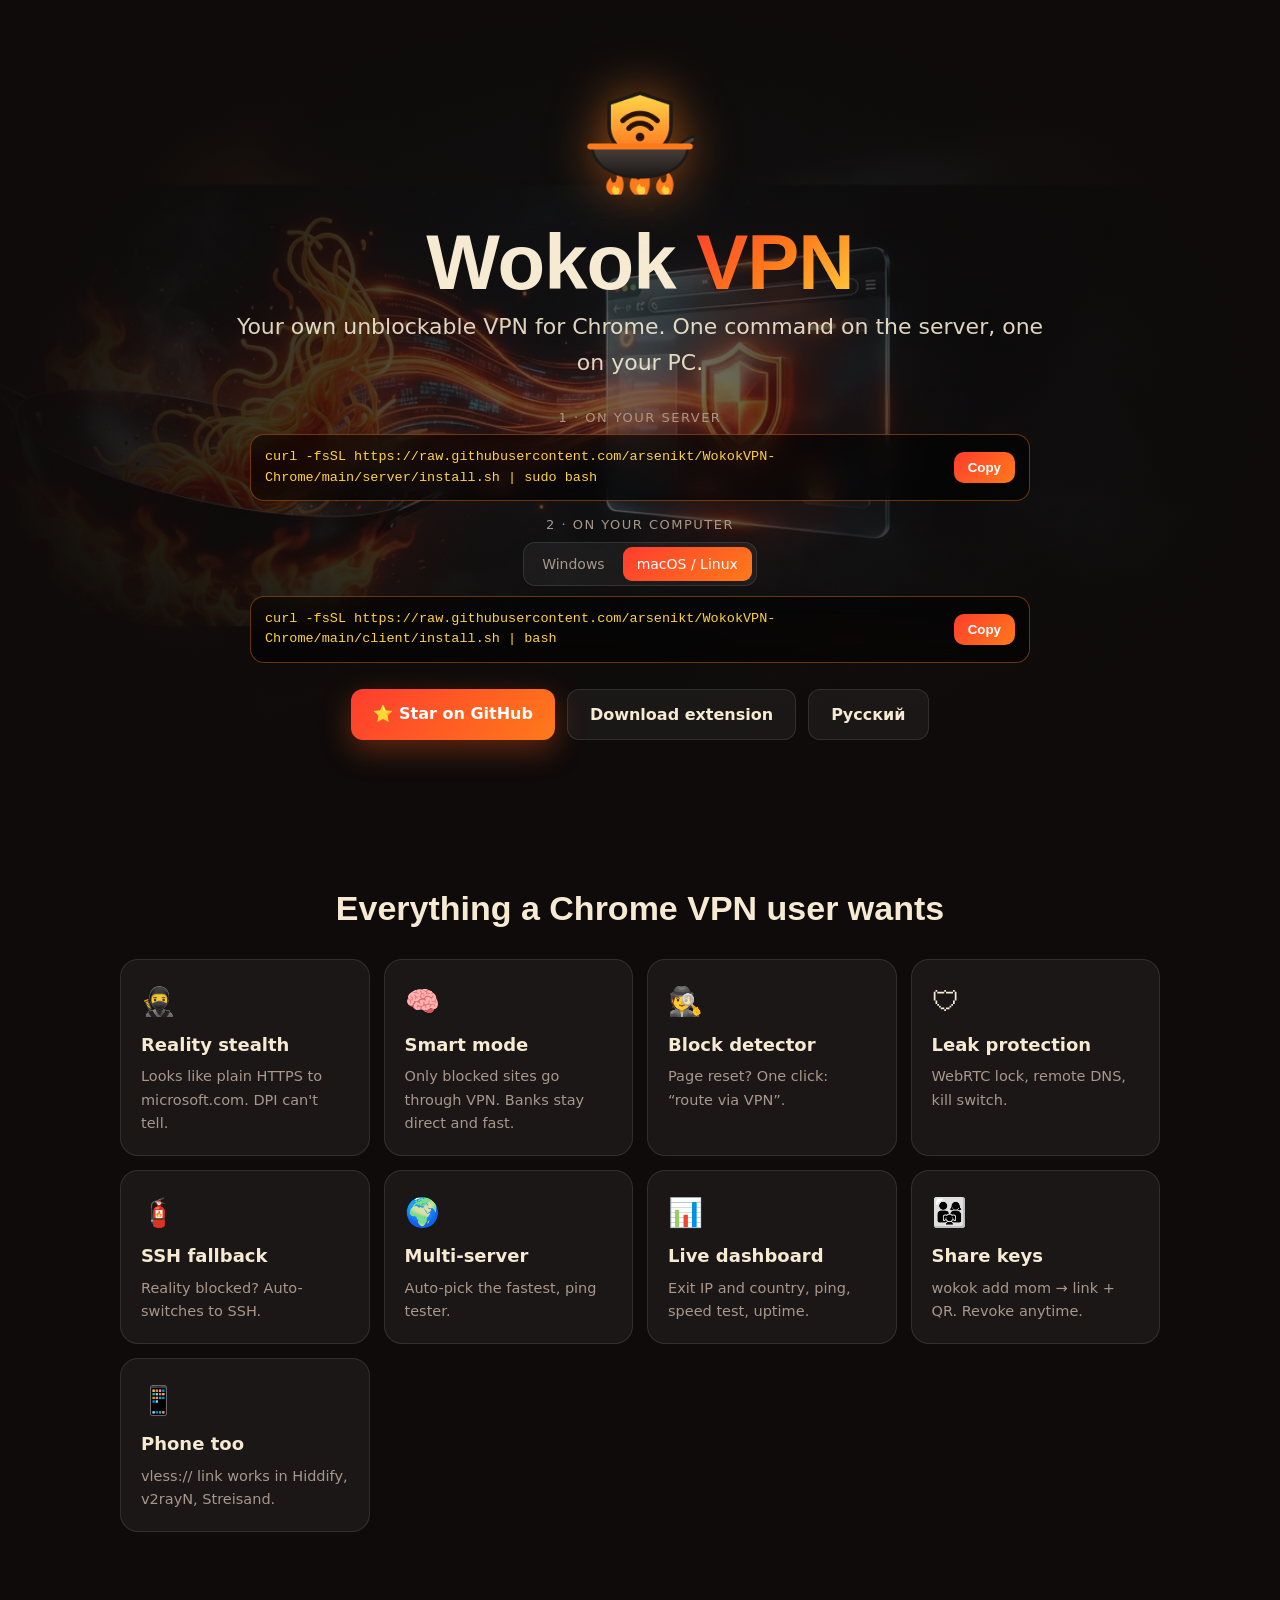
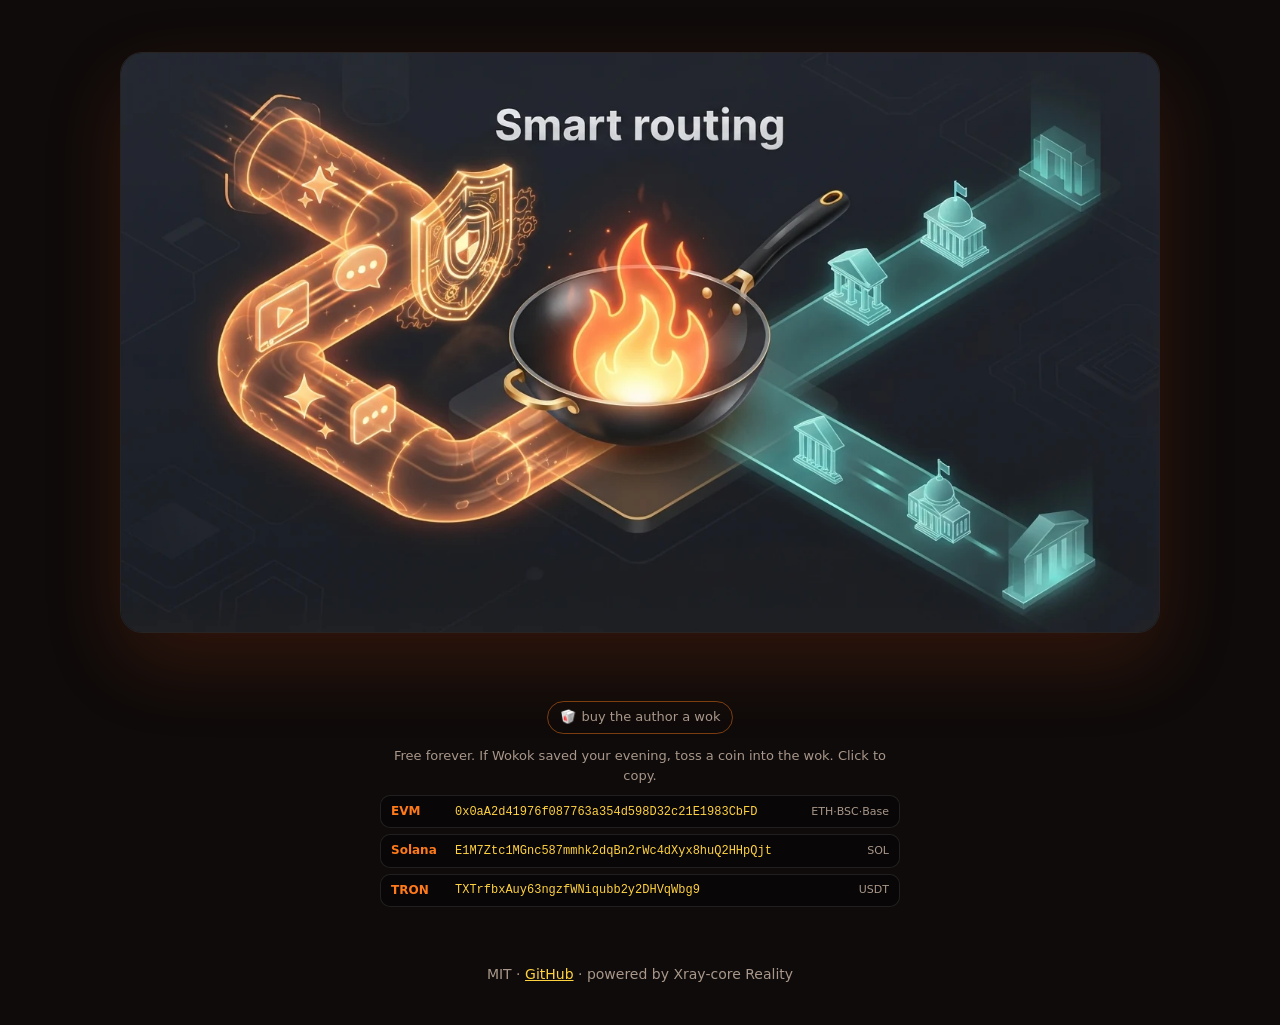
==== docs/index.html @ 292c13fc "New transparent, clearer icon (wok + shield) from SVG source Co-Authored-By: Claude Opus 5.5 <norepl" ====
<!doctype html>
<html lang="en">
<head>
<meta charset="utf-8">
<meta name="viewport" content="width=device-width,initial-scale=1">
<title>Wokok VPN — your own unblockable VPN for Chrome</title>
<meta name="description" content="VLESS Reality + SSH fallback, smart per-site routing, leak protection. One command on the server, one on your PC.">
<meta property="og:title" content="Wokok VPN — stir-fry your traffic">
<meta property="og:description" content="Your own unblockable VPN for Chrome. Open source.">
<meta property="og:image" content="https://arsenikt.github.io/WokokVPN-Chrome/img/banner.png">
<meta name="twitter:card" content="summary_large_image">
<link rel="icon" href="img/logo.png">
<style>
:root{--bg:#0e0b0a;--paper:#f6ead2;--fire:#ff7a1a;--chili:#ff3d2e;--gold:#ffd23f;--muted:#a8978a;--glass:rgba(255,255,255,.05);--line:rgba(255,255,255,.1)}
*{box-sizing:border-box}body{margin:0;background:var(--bg);color:var(--paper);font:16px/1.6 "Segoe UI",system-ui,-apple-system,sans-serif}
a{color:var(--gold)}
.hero{position:relative;min-height:92vh;display:grid;place-items:center;text-align:center;padding:40px 20px;overflow:hidden}
.hero:before{content:"";position:absolute;inset:0;background:url(img/banner.png) center/cover;opacity:.45;filter:saturate(1.2)}
.hero:after{content:"";position:absolute;inset:0;background:radial-gradient(60% 60% at 50% 50%,transparent,var(--bg) 85%),linear-gradient(transparent 60%,var(--bg))}
.hero>div{position:relative;z-index:1;max-width:820px}
.logo{width:110px;filter:drop-shadow(0 0 24px rgba(255,122,26,.55))}
h1{font:900 clamp(40px,7vw,78px)/1 "Segoe UI Black","Arial Black",sans-serif;margin:18px 0 8px;letter-spacing:-1px}
h1 span{background:linear-gradient(135deg,var(--chili),var(--fire),var(--gold));-webkit-background-clip:text;background-clip:text;color:transparent}
.sub{font-size:clamp(17px,2.2vw,22px);color:var(--paper);opacity:.9;margin:0 0 28px}
.tabs{display:inline-flex;gap:4px;padding:4px;border:1px solid var(--line);border-radius:12px;background:var(--glass);margin-bottom:10px}
.tabs button{border:0;background:none;color:var(--muted);padding:6px 14px;border-radius:9px;cursor:pointer;font:inherit;font-size:14px}
.tabs button.on{background:linear-gradient(135deg,var(--chili),var(--fire));color:#fff}
.cmd{display:flex;align-items:center;gap:10px;max-width:780px;margin:0 auto 10px;padding:12px 14px;border-radius:14px;background:rgba(0,0,0,.55);border:1px solid rgba(255,122,26,.4);backdrop-filter:blur(10px);text-align:left}
.cmd code{flex:1;min-width:0;font:13.5px/1.5 Consolas,monospace;color:var(--gold);white-space:normal;overflow-wrap:anywhere}
.cmd button{border:0;border-radius:10px;padding:8px 14px;font-weight:700;color:#fff;background:linear-gradient(135deg,var(--chili),var(--fire));cursor:pointer}
.step{font-size:13px;color:var(--muted);margin:14px 0 6px;text-transform:uppercase;letter-spacing:1.5px}
.btns{margin-top:26px;display:flex;gap:12px;justify-content:center;flex-wrap:wrap}
.btn{padding:12px 22px;border-radius:12px;text-decoration:none;font-weight:700;border:1px solid var(--line);background:var(--glass);color:var(--paper)}
.btn.main{background:linear-gradient(135deg,var(--chili),var(--fire));border:0;color:#fff;box-shadow:0 10px 30px rgba(255,90,30,.35)}
section{max-width:1080px;margin:0 auto;padding:60px 20px}
h2{font:800 34px/1.2 "Segoe UI",sans-serif;text-align:center;margin:0 0 30px}
.grid{display:grid;grid-template-columns:repeat(auto-fit,minmax(240px,1fr));gap:14px}
.card{padding:20px;border-radius:18px;background:var(--glass);border:1px solid var(--line)}
.card b{display:block;font-size:18px;margin:6px 0}.card p{margin:0;color:var(--muted);font-size:14.5px}
.card i{font-style:normal;font-size:28px}
.wide{width:100%;border-radius:22px;border:1px solid var(--line);box-shadow:0 30px 80px rgba(255,90,30,.15)}
footer{text-align:center;color:var(--muted);padding:40px 20px;font-size:14px}
.tip{max-width:560px;margin:0 auto;padding:0 20px 10px;text-align:center}
.tip .tipt{display:inline-flex;align-items:center;gap:6px;padding:5px 12px;border-radius:999px;border:1px solid var(--line);color:var(--muted);font-size:13px;opacity:.7;transition:opacity .2s}
.tip .tipt{opacity:1;border-color:rgba(255,122,26,.45)}
.tip p{color:var(--muted);font-size:13px;margin:12px 0 8px}
.addr{display:flex;align-items:center;gap:8px;margin:6px 0;padding:6px 10px;border-radius:10px;background:rgba(0,0,0,.4);border:1px solid var(--line);cursor:copy;text-align:left}
.addr b{min-width:56px;color:var(--fire);font-size:12px}.addr code{flex:1;min-width:0;font:12px Consolas,monospace;color:var(--gold);overflow-wrap:anywhere}
.addr span{font-size:11px;color:var(--muted);white-space:nowrap}
</style>
</head>
<body>
<div class="hero"><div>
  <img class="logo" src="img/logo.png" alt="">
  <h1>Wokok <span>VPN</span></h1>
  <p class="sub" data-en="Your own unblockable VPN for Chrome. One command on the server, one on your PC." data-ru="Свой неблокируемый VPN для Chrome. Одна команда на сервере, одна на ПК."></p>
  <div class="step" data-en="1 · on your server" data-ru="1 · на сервере"></div>
  <div class="cmd"><code>curl -fsSL https://raw.githubusercontent.com/arsenikt/WokokVPN-Chrome/main/server/install.sh | sudo bash</code><button>Copy</button></div>
  <div class="step" data-en="2 · on your computer" data-ru="2 · на компьютере"></div>
  <div class="tabs"><button class="on" data-os="win">Windows</button><button data-os="nix">macOS / Linux</button></div>
  <div class="cmd"><code id="client"></code><button>Copy</button></div>
  <div class="btns">
    <a class="btn main" href="https://github.com/arsenikt/WokokVPN-Chrome" data-en="⭐ Star on GitHub" data-ru="⭐ Звезда на GitHub"></a>
    <a class="btn" href="https://github.com/arsenikt/WokokVPN-Chrome/releases/latest" data-en="Download extension" data-ru="Скачать расширение"></a>
    <a class="btn" href="#" id="lang">Русский</a>
  </div>
</div></div>

<section>
  <h2 data-en="Everything a Chrome VPN user wants" data-ru="Всё, что нужно тем, кто сидит через VPN в Chrome"></h2>
  <div class="grid" id="features"></div>
</section>
<section><img class="wide" src="img/smart-routing.png" alt="Smart routing"></section>
<div class="tip" id="wok">
  <div class="tipt">🥡 <span data-en="buy the author a wok" data-ru="на покупку вока"></span></div>
  <p data-en="Free forever. If Wokok saved your evening, toss a coin into the wok. Click to copy." data-ru="Бесплатно навсегда. Если Wokok выручил, киньте монетку в вок. Нажмите, чтобы скопировать."></p>
  <div class="addr"><b>EVM</b><code>0x0aA2d41976f087763a354d598D32c21E1983CbFD</code><span>ETH·BSC·Base</span></div>
  <div class="addr"><b>Solana</b><code>E1M7Ztc1MGnc587mmhk2dqBn2rWc4dXyx8huQ2HHpQjt</code><span>SOL</span></div>
  <div class="addr"><b>TRON</b><code>TXTrfbxAuy63ngzfWNiqubb2y2DHVqWbg9</code><span>USDT</span></div>
</div>
<footer>MIT · <a href="https://github.com/arsenikt/WokokVPN-Chrome">GitHub</a> · powered by Xray-core Reality</footer>

<script>
const F=[["🥷","Reality stealth","Reality-маскировка","Looks like plain HTTPS to microsoft.com. DPI can't tell.","Выглядит как обычный HTTPS к microsoft.com, DPI не отличит."],
["🧠","Smart mode","Умный режим","Only blocked sites go through VPN. Banks stay direct and fast.","Через VPN только заблокированное, банки работают напрямую и быстро."],
["🕵️","Block detector","Детектор блокировок","Page reset? One click: “route via VPN”.","Сайт отвалился? Один клик: «открыть через VPN»."],
["🛡","Leak protection","Без утечек","WebRTC lock, remote DNS, kill switch.","Блок WebRTC, удалённый DNS, kill switch."],
["🧯","SSH fallback","Запасной SSH","Reality blocked? Auto-switches to SSH.","Reality заблокировали? Сам переключится на SSH."],
["🌍","Multi-server","Много серверов","Auto-pick the fastest, ping tester.","Автовыбор самого быстрого, пинг-тест."],
["📊","Live dashboard","Дашборд","Exit IP and country, ping, speed test, uptime.","IP и страна, пинг, тест скорости, аптайм."],
["👨‍👩‍👧","Share keys","Ключи для близких","wokok add mom → link + QR. Revoke anytime.","wokok add mama → ссылка + QR. Отзыв в любой момент."],
["📱","Phone too","И на телефоне","vless:// link works in Hiddify, v2rayN, Streisand.","Ссылка vless:// работает в Hiddify, v2rayN, Streisand."]];
const CL={win:"irm https://raw.githubusercontent.com/arsenikt/WokokVPN-Chrome/main/client/install.ps1 | iex",nix:"curl -fsSL https://raw.githubusercontent.com/arsenikt/WokokVPN-Chrome/main/client/install.sh | bash"};
let L=navigator.language.startsWith("ru")?"ru":"en",os=navigator.platform.startsWith("Win")?"win":"nix";
function render(){document.documentElement.lang=L;document.querySelectorAll("[data-en]").forEach(e=>e.textContent=e.dataset[L]);
document.getElementById("lang").textContent=L==="ru"?"English":"Русский";
document.getElementById("features").innerHTML=F.map(f=>`<div class="card"><i>${f[0]}</i><b>${L==="ru"?f[2]:f[1]}</b><p>${L==="ru"?f[4]:f[3]}</p></div>`).join("");
document.getElementById("client").textContent=CL[os];document.querySelectorAll(".tabs button").forEach(b=>b.classList.toggle("on",b.dataset.os===os));}
document.getElementById("lang").onclick=e=>{e.preventDefault();L=L==="ru"?"en":"ru";render()};
document.querySelector(".tabs").onclick=e=>{if(e.target.dataset.os){os=e.target.dataset.os;render()}};
document.querySelectorAll(".cmd button").forEach(b=>b.onclick=()=>{navigator.clipboard.writeText(b.previousElementSibling.textContent);b.textContent="✔";setTimeout(()=>b.textContent="Copy",1400)});
document.querySelectorAll(".addr").forEach(a=>a.onclick=()=>{navigator.clipboard.writeText(a.querySelector("code").textContent);const s=a.querySelector("span"),t=s.textContent;s.textContent="✔ copied";setTimeout(()=>s.textContent=t,1400)});
render();
</script>
</body>
</html>
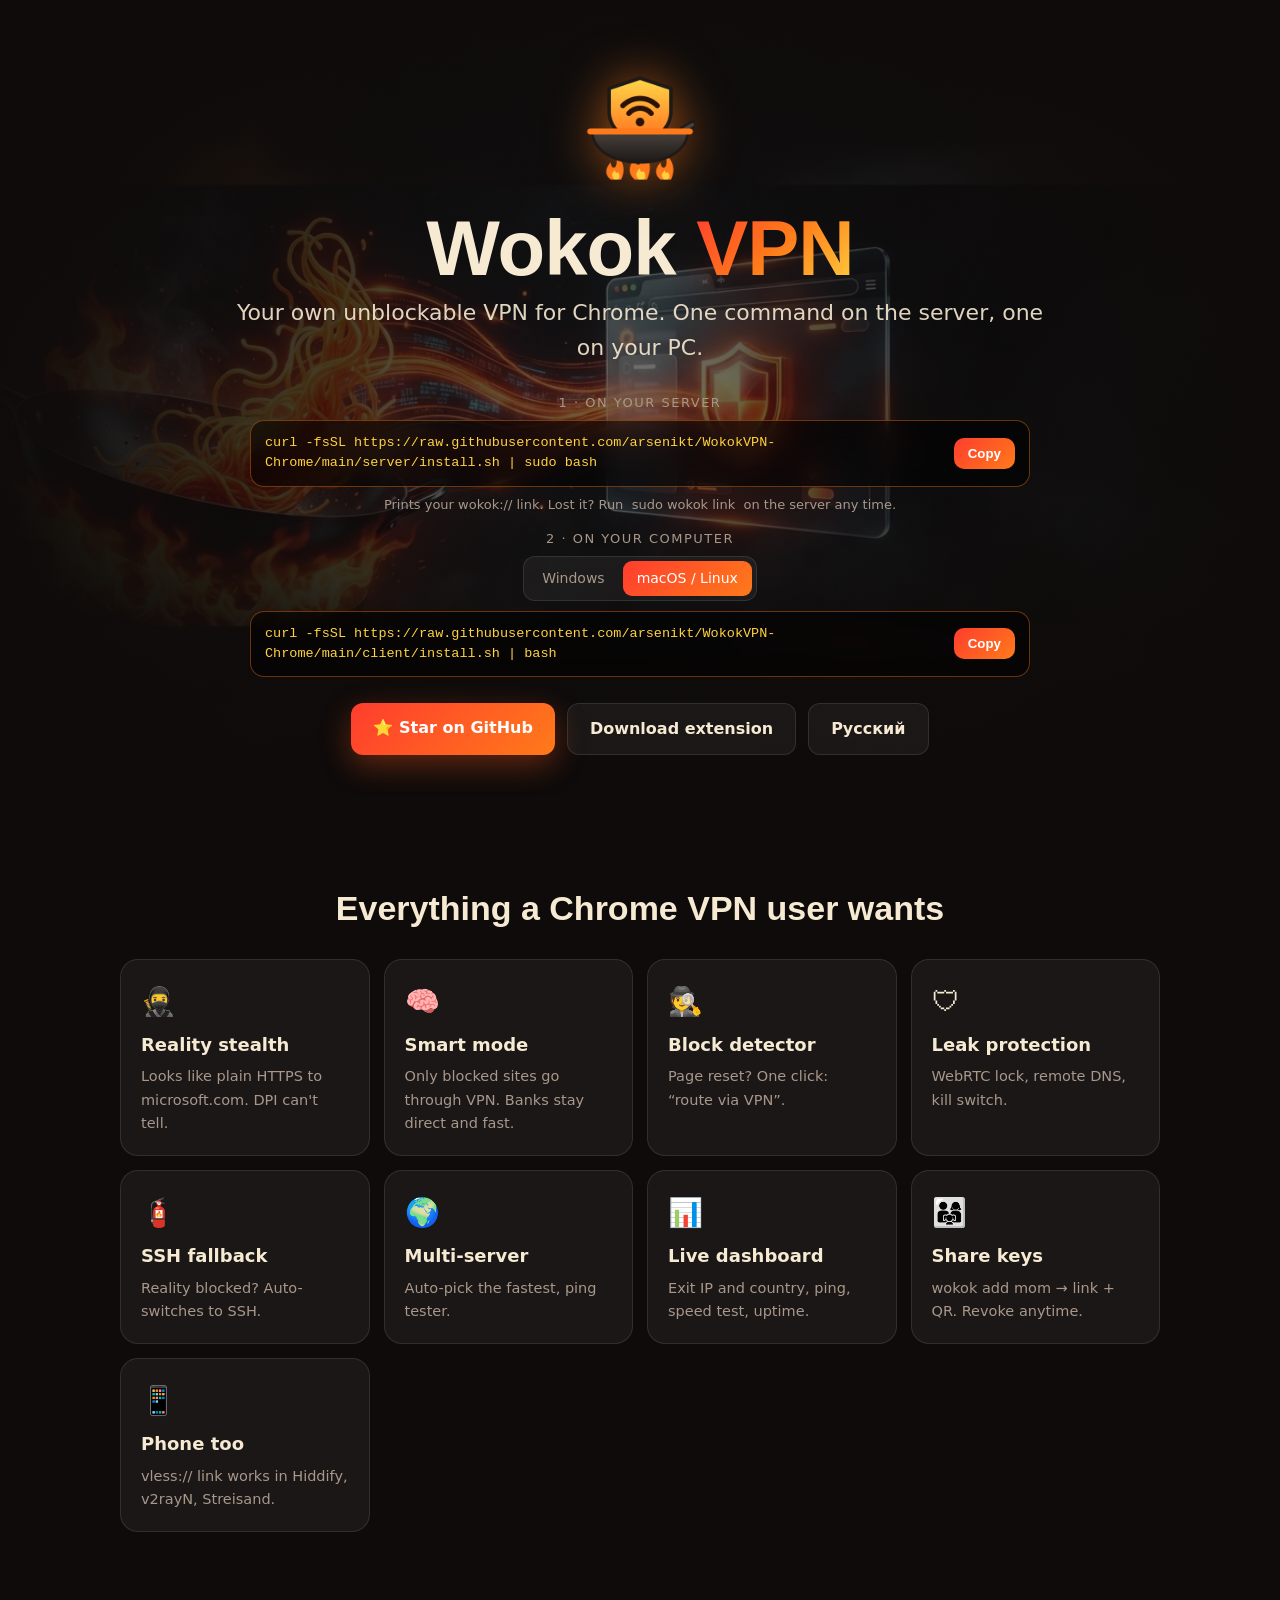
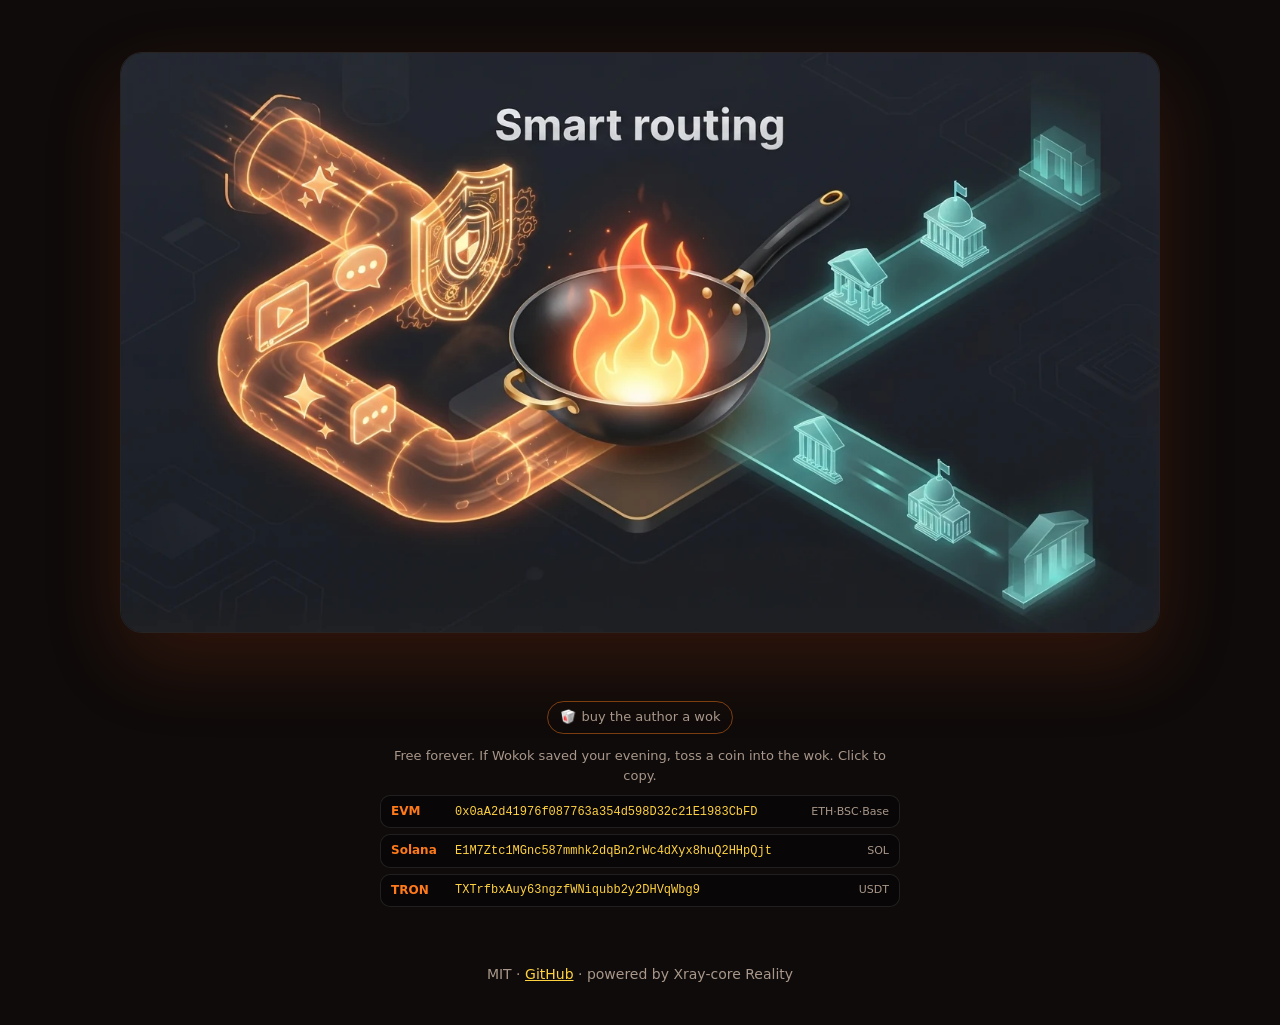
==== commit cf77cf36: "v2.1.3: never lose the link, no silent installer exits Co-Authored-By: Claude Opus 5.5 <noreply@anth" ====
--- a/docs/index.html
+++ b/docs/index.html
@@ -28,6 +28,7 @@
 .cmd{display:flex;align-items:center;gap:10px;max-width:780px;margin:0 auto 10px;padding:12px 14px;border-radius:14px;background:rgba(0,0,0,.55);border:1px solid rgba(255,122,26,.4);backdrop-filter:blur(10px);text-align:left}
 .cmd code{flex:1;min-width:0;font:13.5px/1.5 Consolas,monospace;color:var(--gold);white-space:normal;overflow-wrap:anywhere}
 .cmd button{border:0;border-radius:10px;padding:8px 14px;font-weight:700;color:#fff;background:linear-gradient(135deg,var(--chili),var(--fire));cursor:pointer}
+.hint2{font-size:13px;color:var(--muted);margin:-2px 0 6px;white-space:pre-wrap}
 .step{font-size:13px;color:var(--muted);margin:14px 0 6px;text-transform:uppercase;letter-spacing:1.5px}
 .btns{margin-top:26px;display:flex;gap:12px;justify-content:center;flex-wrap:wrap}
 .btn{padding:12px 22px;border-radius:12px;text-decoration:none;font-weight:700;border:1px solid var(--line);background:var(--glass);color:var(--paper)}
@@ -56,6 +57,7 @@
   <p class="sub" data-en="Your own unblockable VPN for Chrome. One command on the server, one on your PC." data-ru="Свой неблокируемый VPN для Chrome. Одна команда на сервере, одна на ПК."></p>
   <div class="step" data-en="1 · on your server" data-ru="1 · на сервере"></div>
   <div class="cmd"><code>curl -fsSL https://raw.githubusercontent.com/arsenikt/WokokVPN-Chrome/main/server/install.sh | sudo bash</code><button>Copy</button></div>
+  <div class="hint2" data-en="Prints your wokok:// link. Lost it? Run  sudo wokok link  on the server any time." data-ru="Выдаст ссылку wokok://. Потеряли? На сервере в любой момент:  sudo wokok link"></div>
   <div class="step" data-en="2 · on your computer" data-ru="2 · на компьютере"></div>
   <div class="tabs"><button class="on" data-os="win">Windows</button><button data-os="nix">macOS / Linux</button></div>
   <div class="cmd"><code id="client"></code><button>Copy</button></div>
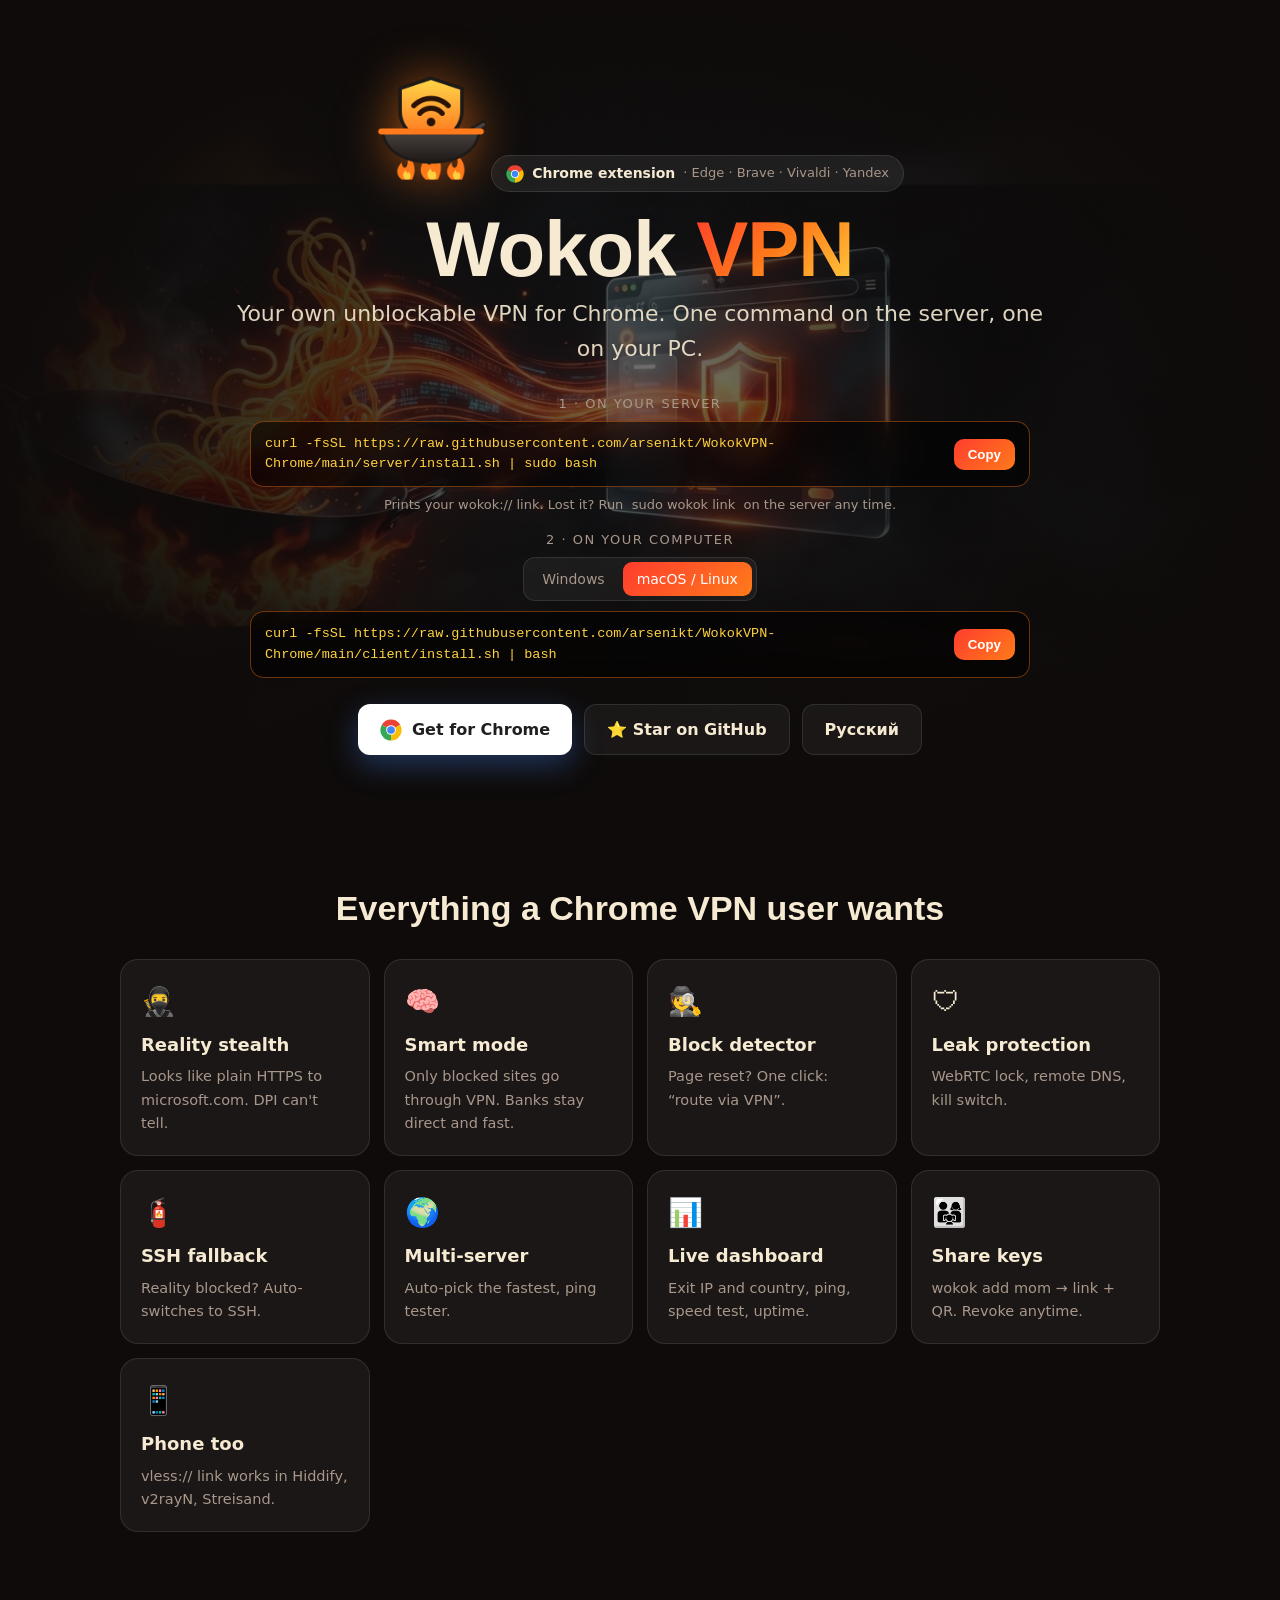
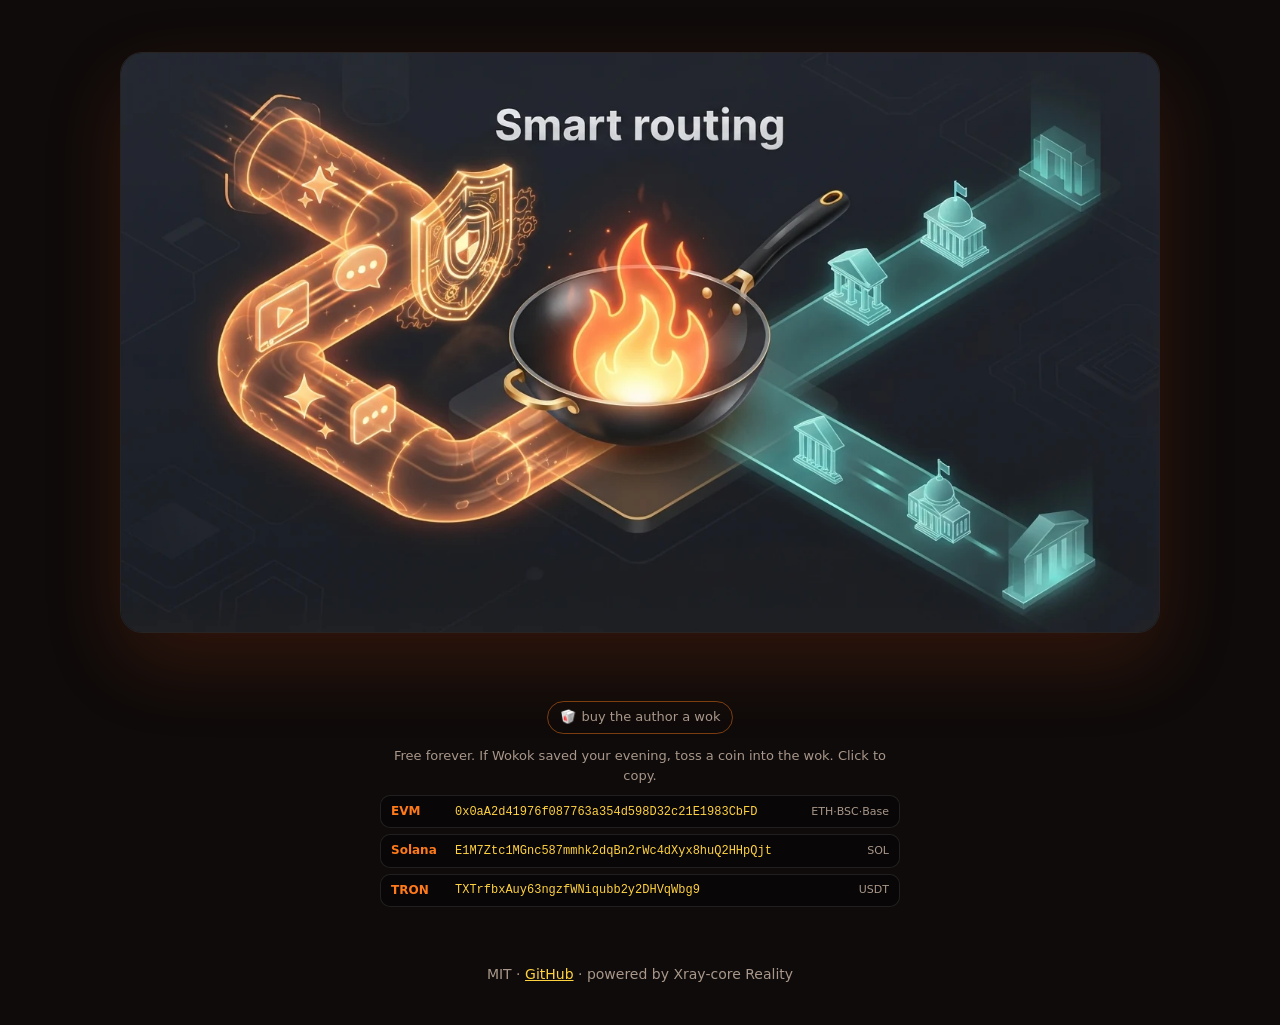
==== commit 1542ffc9: "Docs/site: prominent Chrome extension badges, Chrome logo, fix anchor Co-Authored-By: Claude Sonnet " ====
--- a/docs/index.html
+++ b/docs/index.html
@@ -29,6 +29,10 @@
 .cmd code{flex:1;min-width:0;font:13.5px/1.5 Consolas,monospace;color:var(--gold);white-space:normal;overflow-wrap:anywhere}
 .cmd button{border:0;border-radius:10px;padding:8px 14px;font-weight:700;color:#fff;background:linear-gradient(135deg,var(--chili),var(--fire));cursor:pointer}
 .hint2{font-size:13px;color:var(--muted);margin:-2px 0 6px;white-space:pre-wrap}
+.cpill{display:inline-flex;align-items:center;gap:8px;margin:14px 0 0;padding:6px 14px;border-radius:999px;background:rgba(255,255,255,.07);border:1px solid var(--line);backdrop-filter:blur(8px);font-size:14px;font-weight:600}
+.cpill i{font-style:normal;font-weight:400;color:var(--muted);font-size:13px}
+.btn.chrome{display:inline-flex;align-items:center;gap:10px;background:#fff;color:#1f1f1f;border:0;box-shadow:0 10px 30px rgba(66,133,244,.35)}
+.btn.chrome:hover{filter:brightness(.95)}
 .step{font-size:13px;color:var(--muted);margin:14px 0 6px;text-transform:uppercase;letter-spacing:1.5px}
 .btns{margin-top:26px;display:flex;gap:12px;justify-content:center;flex-wrap:wrap}
 .btn{padding:12px 22px;border-radius:12px;text-decoration:none;font-weight:700;border:1px solid var(--line);background:var(--glass);color:var(--paper)}
@@ -53,6 +57,7 @@
 <body>
 <div class="hero"><div>
   <img class="logo" src="img/logo.png" alt="">
+  <div class="cpill"><img src="img/chrome.svg" alt="" width="18" height="18"><span data-en="Chrome extension" data-ru="Расширение для Chrome"></span><i>· Edge · Brave · Vivaldi · Yandex</i></div>
   <h1>Wokok <span>VPN</span></h1>
   <p class="sub" data-en="Your own unblockable VPN for Chrome. One command on the server, one on your PC." data-ru="Свой неблокируемый VPN для Chrome. Одна команда на сервере, одна на ПК."></p>
   <div class="step" data-en="1 · on your server" data-ru="1 · на сервере"></div>
@@ -62,8 +67,8 @@
   <div class="tabs"><button class="on" data-os="win">Windows</button><button data-os="nix">macOS / Linux</button></div>
   <div class="cmd"><code id="client"></code><button>Copy</button></div>
   <div class="btns">
-    <a class="btn main" href="https://github.com/arsenikt/WokokVPN-Chrome" data-en="⭐ Star on GitHub" data-ru="⭐ Звезда на GitHub"></a>
-    <a class="btn" href="https://github.com/arsenikt/WokokVPN-Chrome/releases/latest" data-en="Download extension" data-ru="Скачать расширение"></a>
+    <a class="btn chrome" href="https://github.com/arsenikt/WokokVPN-Chrome/releases/latest"><img src="img/chrome.svg" alt="" width="22" height="22"><span data-en="Get for Chrome" data-ru="Установить в Chrome"></span></a>
+    <a class="btn" href="https://github.com/arsenikt/WokokVPN-Chrome" data-en="⭐ Star on GitHub" data-ru="⭐ Звезда на GitHub"></a>
     <a class="btn" href="#" id="lang">Русский</a>
   </div>
 </div></div>
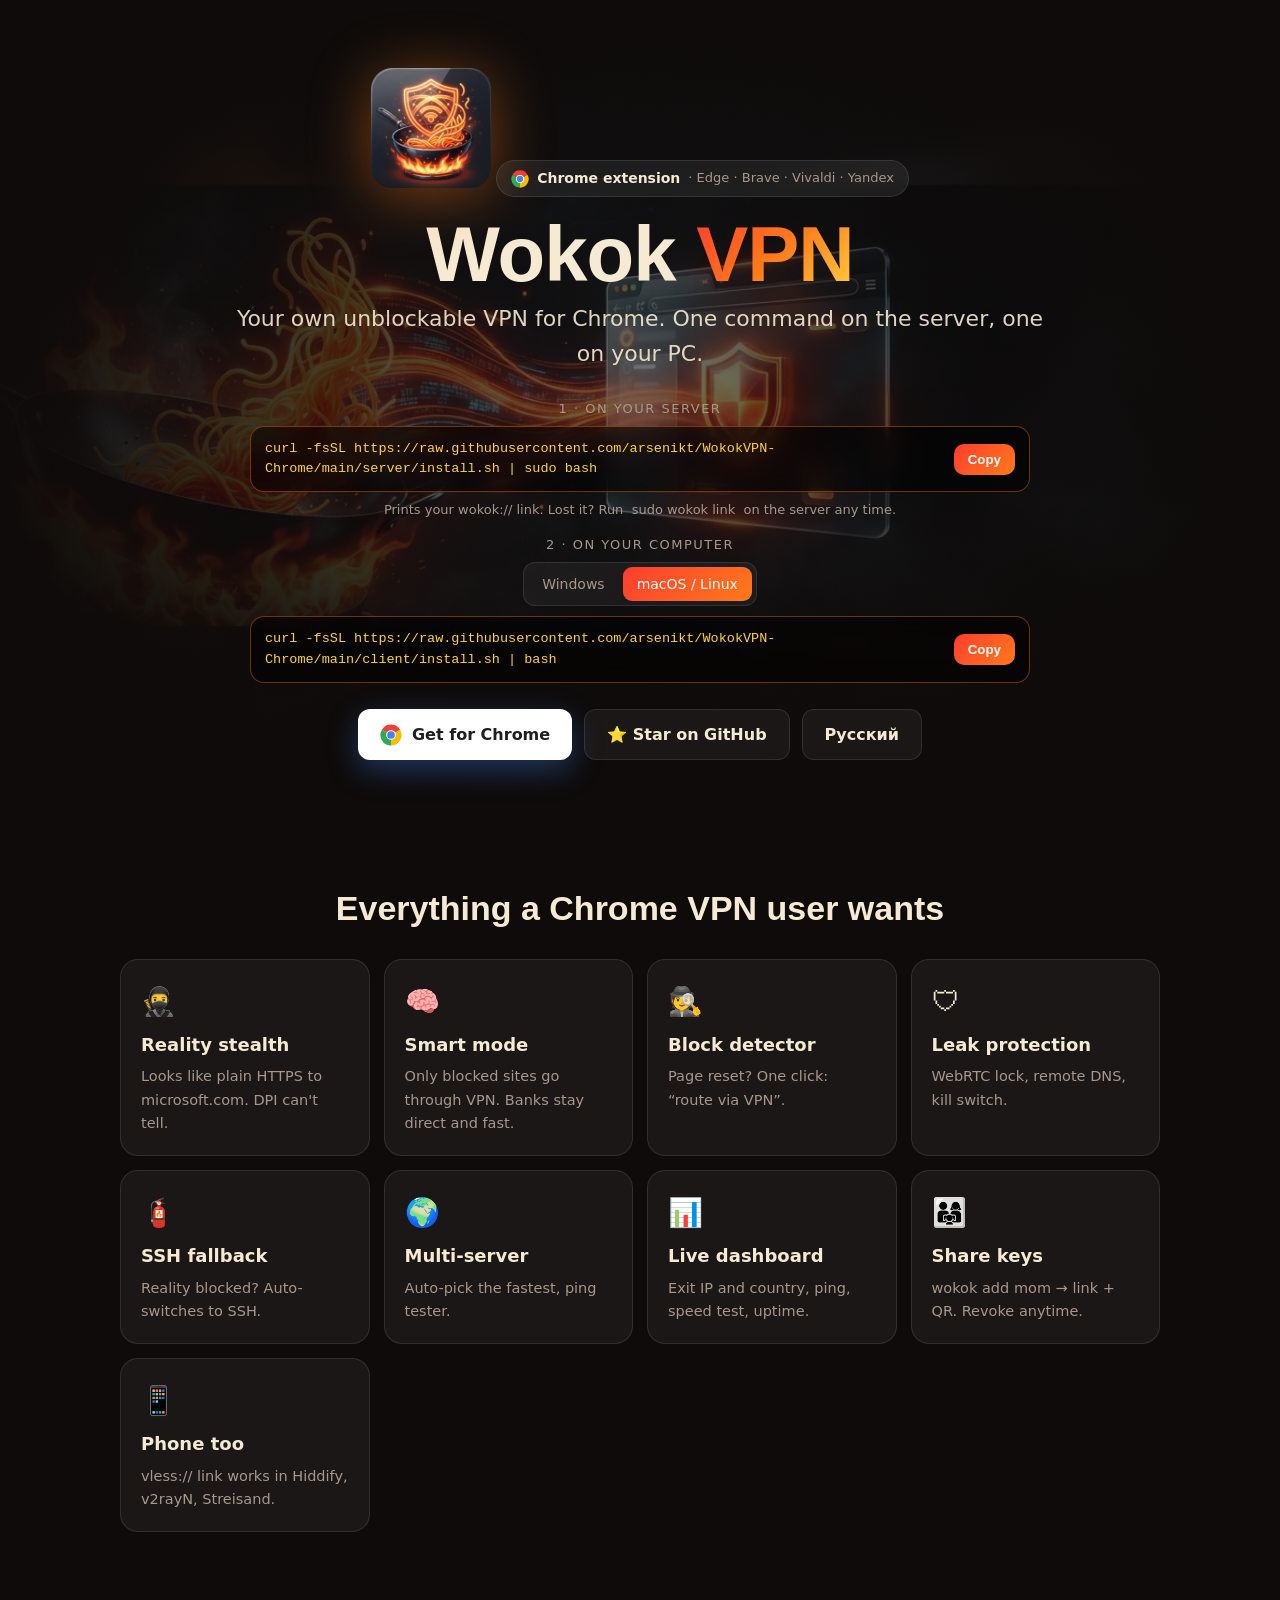
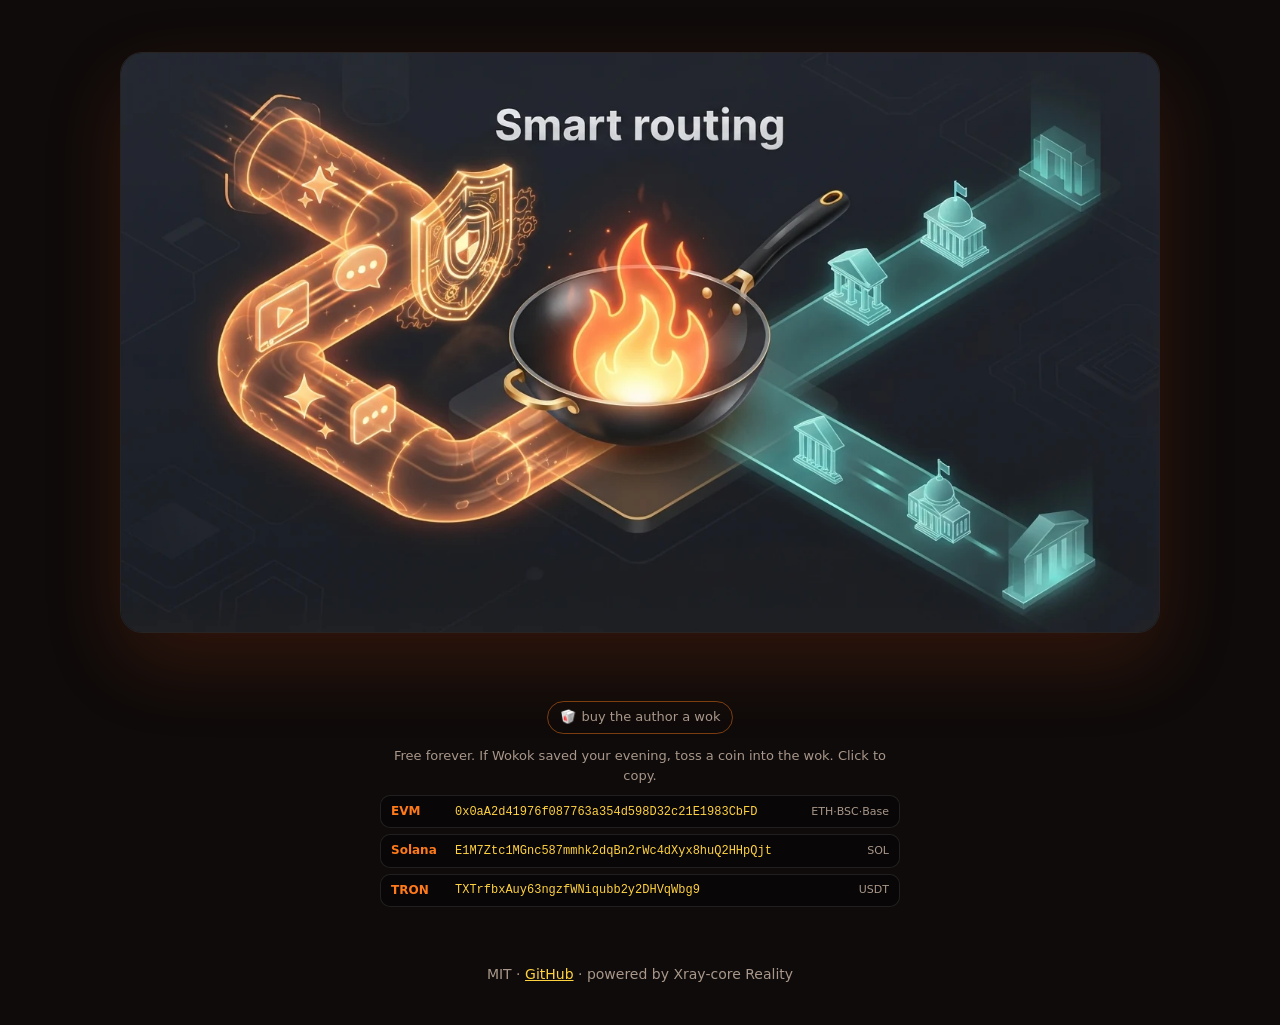
==== commit 00ba2ae0: "Use the 3D glass icon (transparent cutout) everywhere; icon replaces README banner Co-Authored-By: C" ====
--- a/docs/index.html
+++ b/docs/index.html
@@ -18,7 +18,7 @@
 .hero:before{content:"";position:absolute;inset:0;background:url(img/banner.png) center/cover;opacity:.45;filter:saturate(1.2)}
 .hero:after{content:"";position:absolute;inset:0;background:radial-gradient(60% 60% at 50% 50%,transparent,var(--bg) 85%),linear-gradient(transparent 60%,var(--bg))}
 .hero>div{position:relative;z-index:1;max-width:820px}
-.logo{width:110px;filter:drop-shadow(0 0 24px rgba(255,122,26,.55))}
+.logo{width:120px;filter:drop-shadow(0 8px 30px rgba(255,122,26,.45))}
 h1{font:900 clamp(40px,7vw,78px)/1 "Segoe UI Black","Arial Black",sans-serif;margin:18px 0 8px;letter-spacing:-1px}
 h1 span{background:linear-gradient(135deg,var(--chili),var(--fire),var(--gold));-webkit-background-clip:text;background-clip:text;color:transparent}
 .sub{font-size:clamp(17px,2.2vw,22px);color:var(--paper);opacity:.9;margin:0 0 28px}
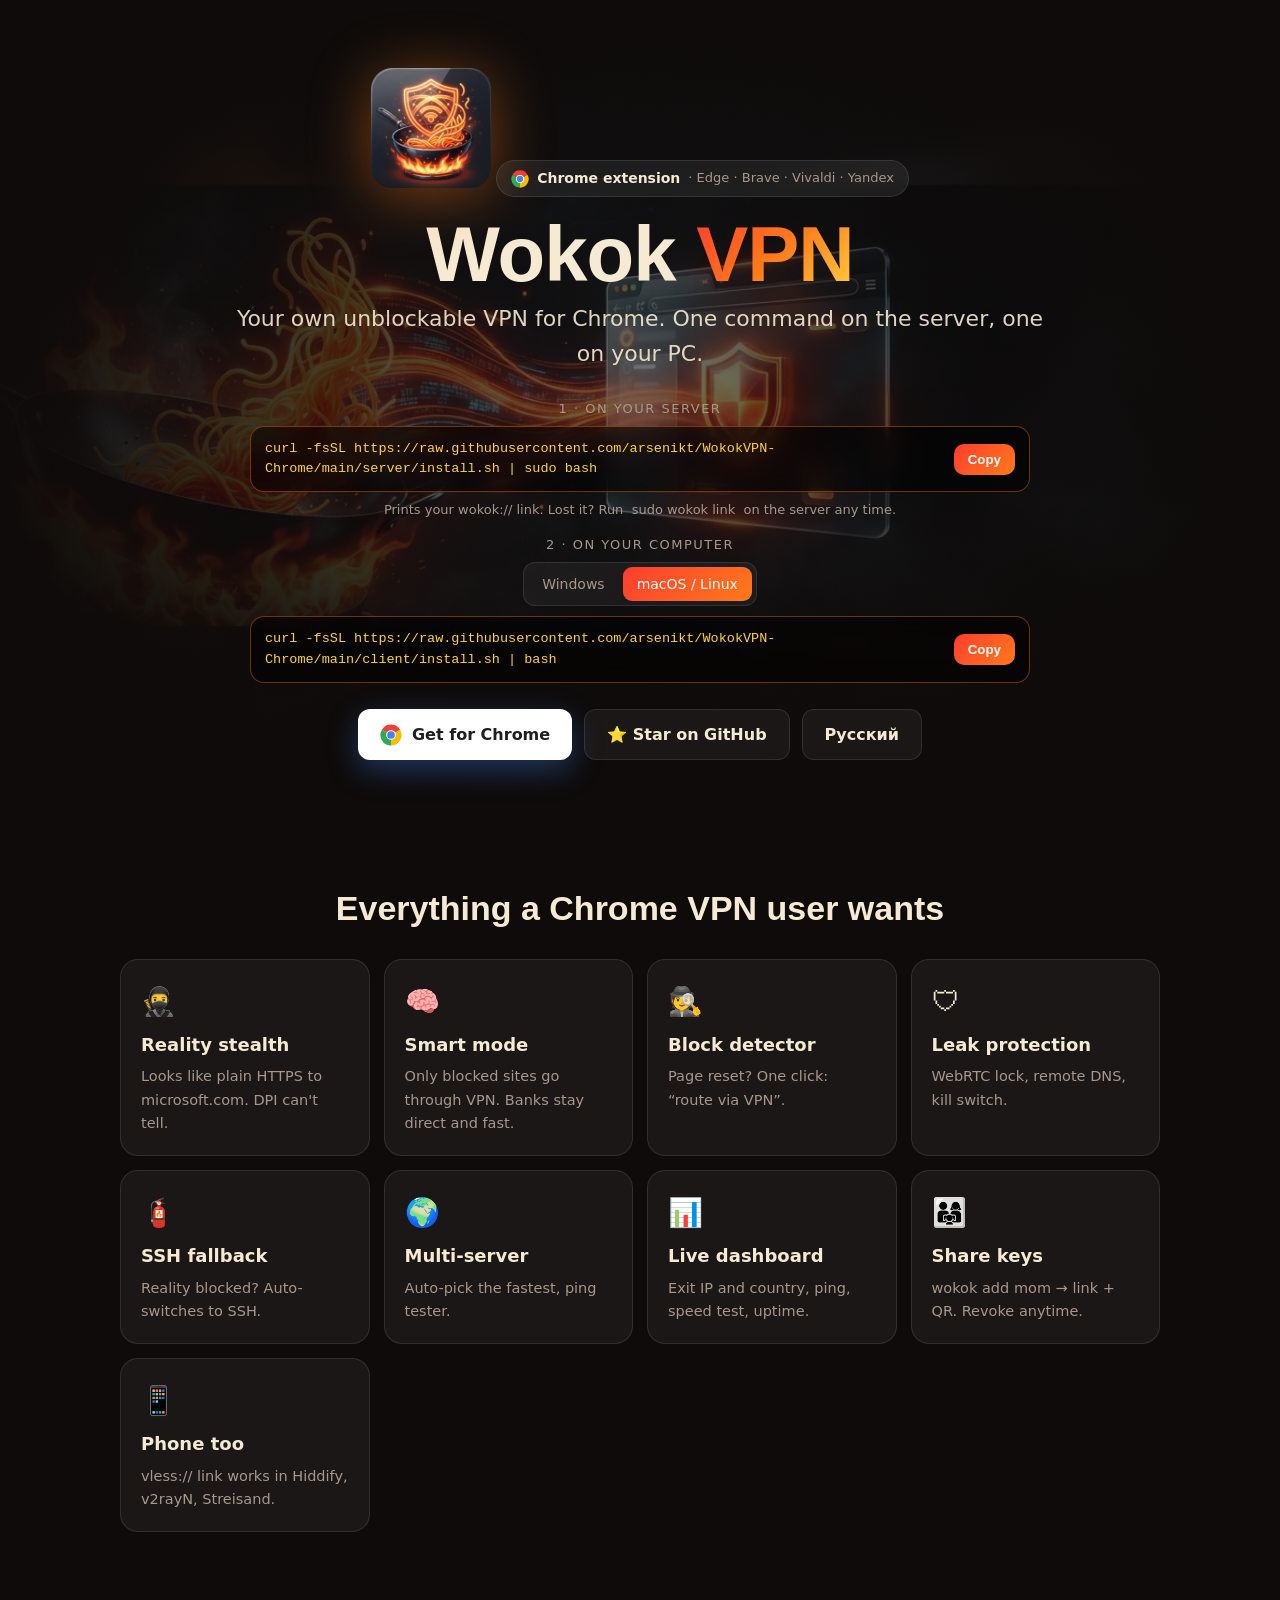
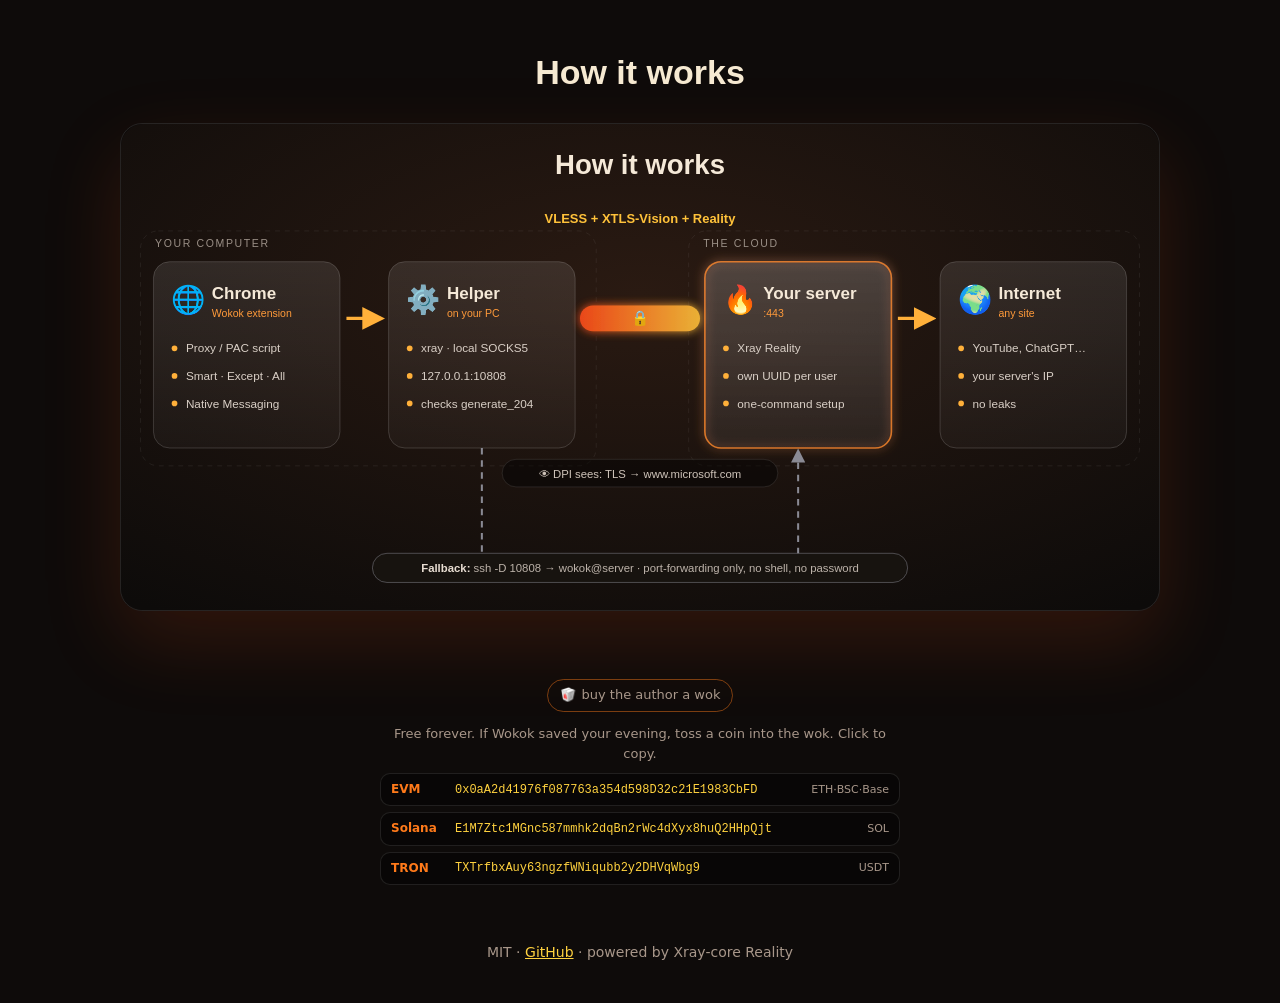
==== commit 9b7715a5: "Replace smart-routing art with a How it works infographic (EN/RU) on README and site Co-Authored-By:" ====
--- a/docs/index.html
+++ b/docs/index.html
@@ -77,7 +77,7 @@
   <h2 data-en="Everything a Chrome VPN user wants" data-ru="Всё, что нужно тем, кто сидит через VPN в Chrome"></h2>
   <div class="grid" id="features"></div>
 </section>
-<section><img class="wide" src="img/smart-routing.png" alt="Smart routing"></section>
+<section><h2 data-en="How it works" data-ru="Как это работает"></h2><img class="wide hiw" src="img/how-it-works.svg" data-src-en="img/how-it-works.svg" data-src-ru="img/how-it-works.ru.svg" alt="How it works"></section>
 <div class="tip" id="wok">
   <div class="tipt">🥡 <span data-en="buy the author a wok" data-ru="на покупку вока"></span></div>
   <p data-en="Free forever. If Wokok saved your evening, toss a coin into the wok. Click to copy." data-ru="Бесплатно навсегда. Если Wokok выручил, киньте монетку в вок. Нажмите, чтобы скопировать."></p>
@@ -99,7 +99,7 @@
 ["📱","Phone too","И на телефоне","vless:// link works in Hiddify, v2rayN, Streisand.","Ссылка vless:// работает в Hiddify, v2rayN, Streisand."]];
 const CL={win:"irm https://raw.githubusercontent.com/arsenikt/WokokVPN-Chrome/main/client/install.ps1 | iex",nix:"curl -fsSL https://raw.githubusercontent.com/arsenikt/WokokVPN-Chrome/main/client/install.sh | bash"};
 let L=navigator.language.startsWith("ru")?"ru":"en",os=navigator.platform.startsWith("Win")?"win":"nix";
-function render(){document.documentElement.lang=L;document.querySelectorAll("[data-en]").forEach(e=>e.textContent=e.dataset[L]);
+function render(){document.documentElement.lang=L;document.querySelectorAll("[data-src-en]").forEach(e=>e.src=e.dataset["src"+L[0].toUpperCase()+L[1]]);document.querySelectorAll("[data-en]").forEach(e=>e.textContent=e.dataset[L]);
 document.getElementById("lang").textContent=L==="ru"?"English":"Русский";
 document.getElementById("features").innerHTML=F.map(f=>`<div class="card"><i>${f[0]}</i><b>${L==="ru"?f[2]:f[1]}</b><p>${L==="ru"?f[4]:f[3]}</p></div>`).join("");
 document.getElementById("client").textContent=CL[os];document.querySelectorAll(".tabs button").forEach(b=>b.classList.toggle("on",b.dataset.os===os));}
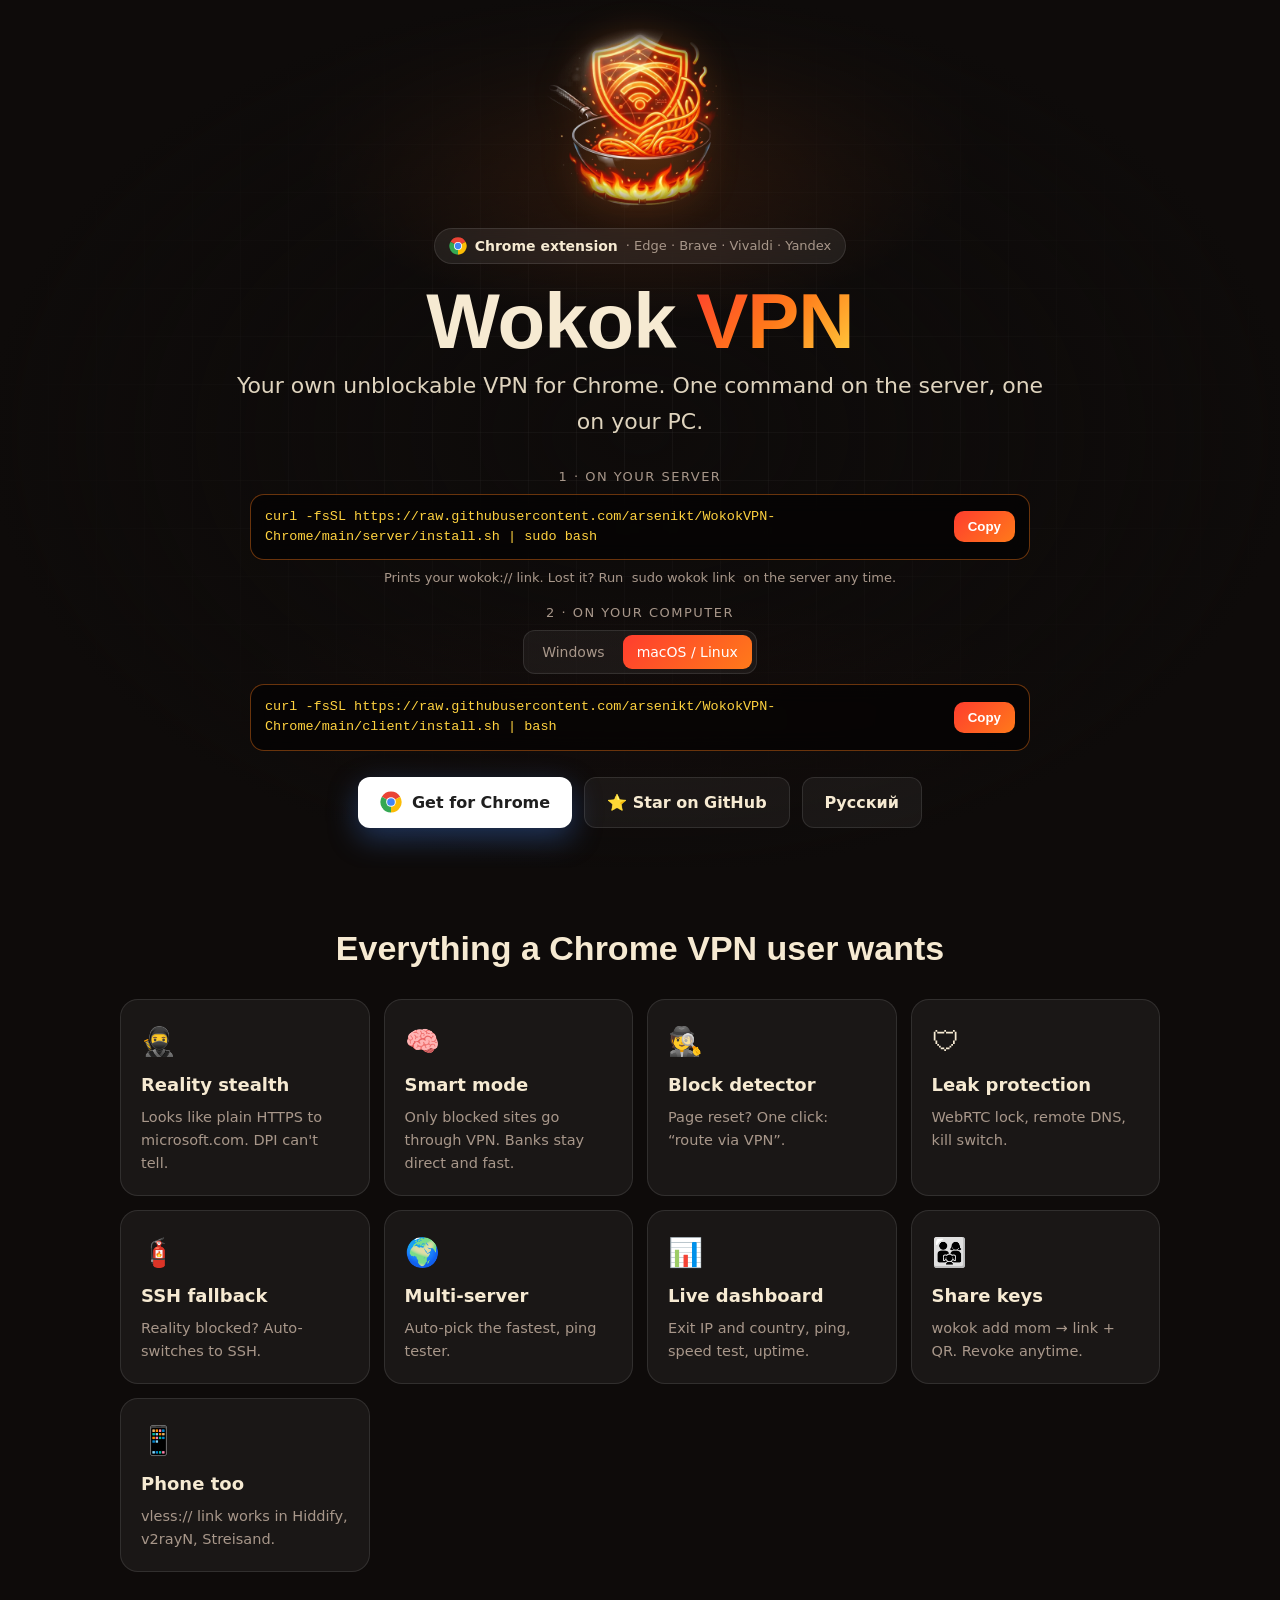
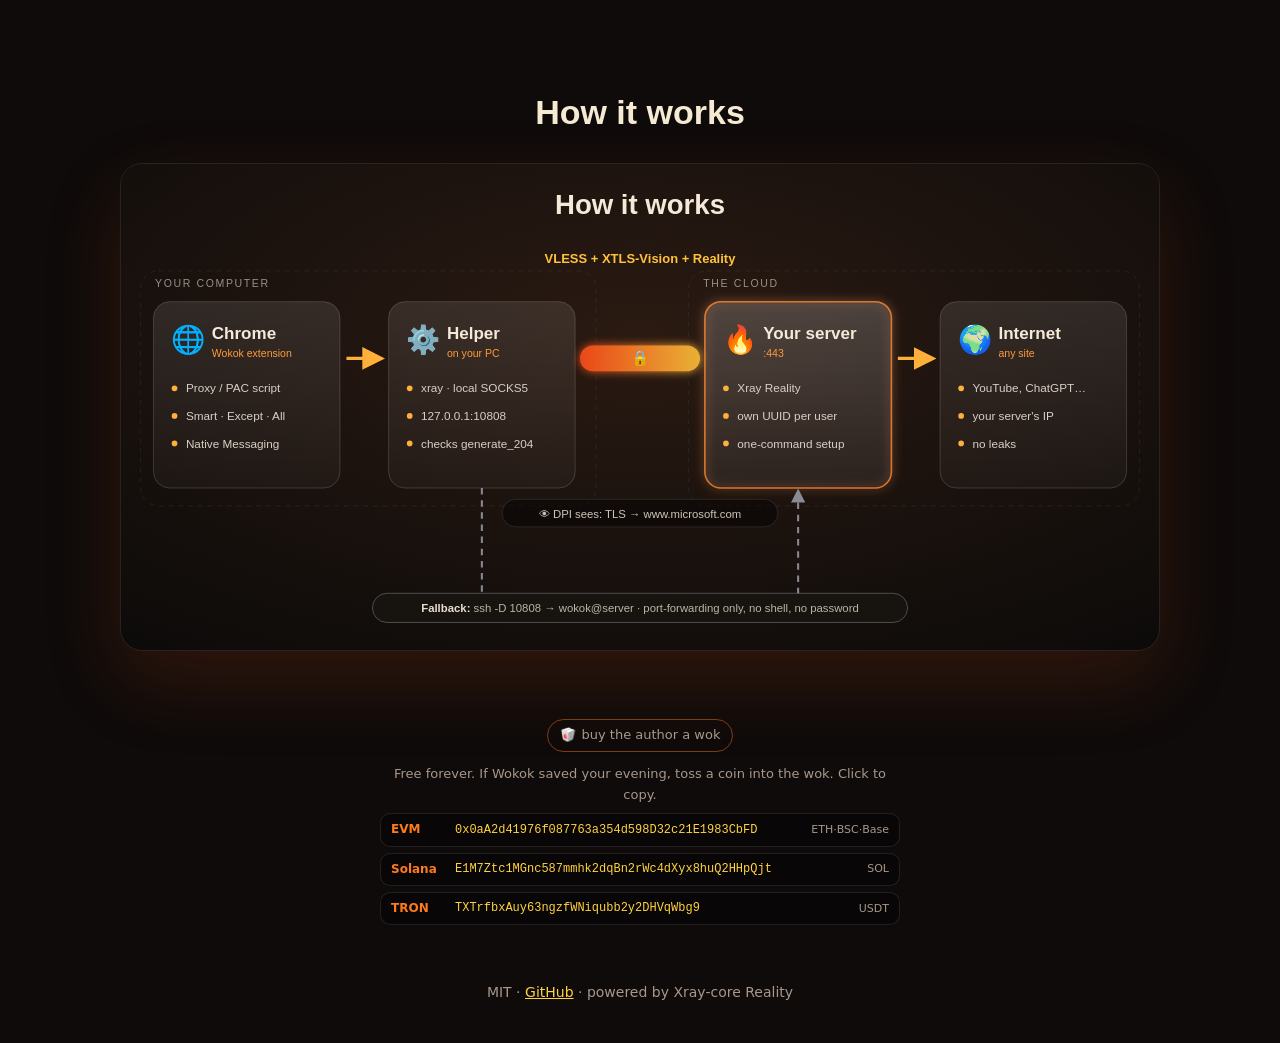
==== commit 6367ca21: "Site hero: tile-free glowing emblem, CSS ember background instead of banner Co-Authored-By: Claude O" ====
--- a/docs/index.html
+++ b/docs/index.html
@@ -15,10 +15,10 @@
 *{box-sizing:border-box}body{margin:0;background:var(--bg);color:var(--paper);font:16px/1.6 "Segoe UI",system-ui,-apple-system,sans-serif}
 a{color:var(--gold)}
 .hero{position:relative;min-height:92vh;display:grid;place-items:center;text-align:center;padding:40px 20px;overflow:hidden}
-.hero:before{content:"";position:absolute;inset:0;background:url(img/banner.png) center/cover;opacity:.45;filter:saturate(1.2)}
+.hero:before{content:"";position:absolute;inset:0;background:radial-gradient(38% 30% at 50% 16%,rgba(255,110,30,.30),transparent 70%),radial-gradient(70% 45% at 50% 100%,rgba(255,61,46,.16),transparent 70%),linear-gradient(rgba(255,255,255,.035) 1px,transparent 1px) 0 0/48px 48px,linear-gradient(90deg,rgba(255,255,255,.035) 1px,transparent 1px) 0 0/48px 48px}
 .hero:after{content:"";position:absolute;inset:0;background:radial-gradient(60% 60% at 50% 50%,transparent,var(--bg) 85%),linear-gradient(transparent 60%,var(--bg))}
 .hero>div{position:relative;z-index:1;max-width:820px}
-.logo{width:120px;filter:drop-shadow(0 8px 30px rgba(255,122,26,.45))}
+.logo{display:block;width:200px;margin:-20px auto -6px;filter:drop-shadow(0 0 18px rgba(255,122,26,.35));animation:sim 4s ease-in-out infinite}@keyframes sim{50%{transform:translateY(-6px);filter:drop-shadow(0 0 28px rgba(255,140,40,.55))}}
 h1{font:900 clamp(40px,7vw,78px)/1 "Segoe UI Black","Arial Black",sans-serif;margin:18px 0 8px;letter-spacing:-1px}
 h1 span{background:linear-gradient(135deg,var(--chili),var(--fire),var(--gold));-webkit-background-clip:text;background-clip:text;color:transparent}
 .sub{font-size:clamp(17px,2.2vw,22px);color:var(--paper);opacity:.9;margin:0 0 28px}
@@ -56,7 +56,7 @@
 </head>
 <body>
 <div class="hero"><div>
-  <img class="logo" src="img/logo.png" alt="">
+  <img class="logo" src="img/logo-glow.png" alt="">
   <div class="cpill"><img src="img/chrome.svg" alt="" width="18" height="18"><span data-en="Chrome extension" data-ru="Расширение для Chrome"></span><i>· Edge · Brave · Vivaldi · Yandex</i></div>
   <h1>Wokok <span>VPN</span></h1>
   <p class="sub" data-en="Your own unblockable VPN for Chrome. One command on the server, one on your PC." data-ru="Свой неблокируемый VPN для Chrome. Одна команда на сервере, одна на ПК."></p>
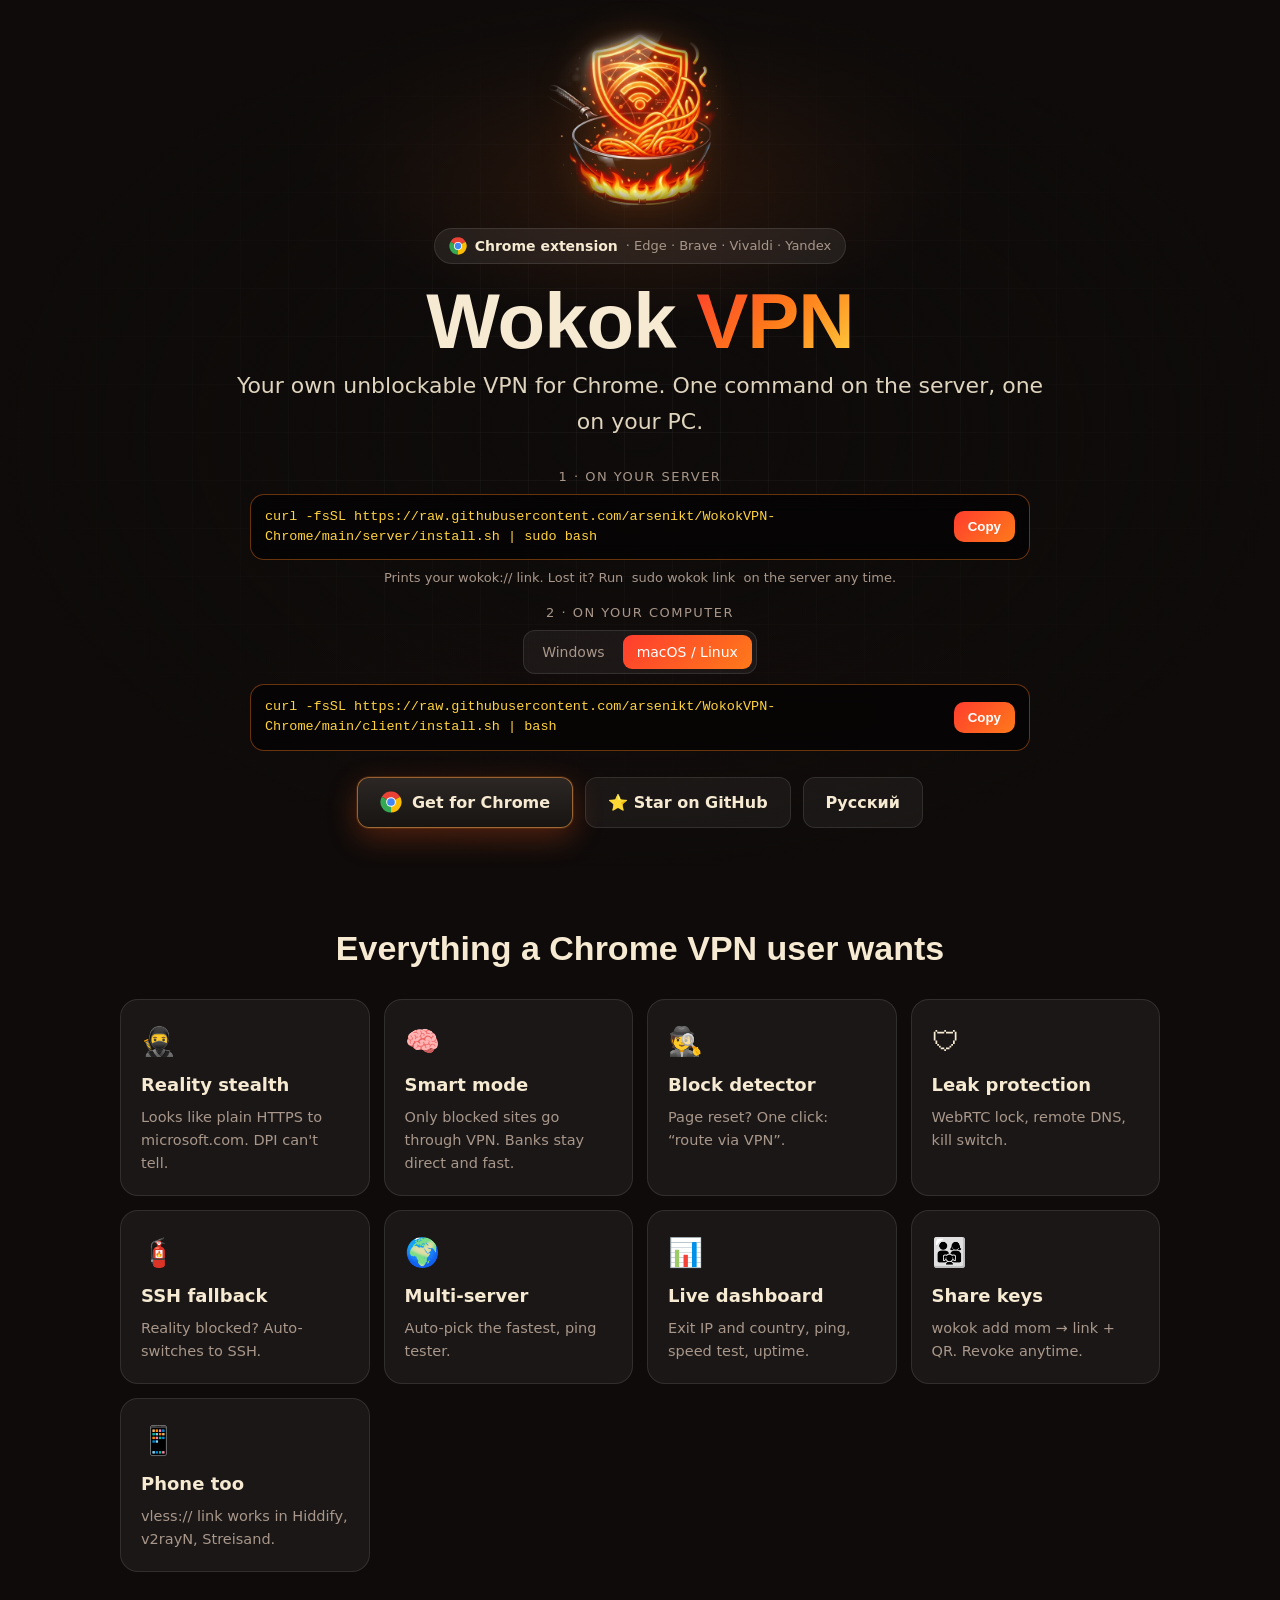
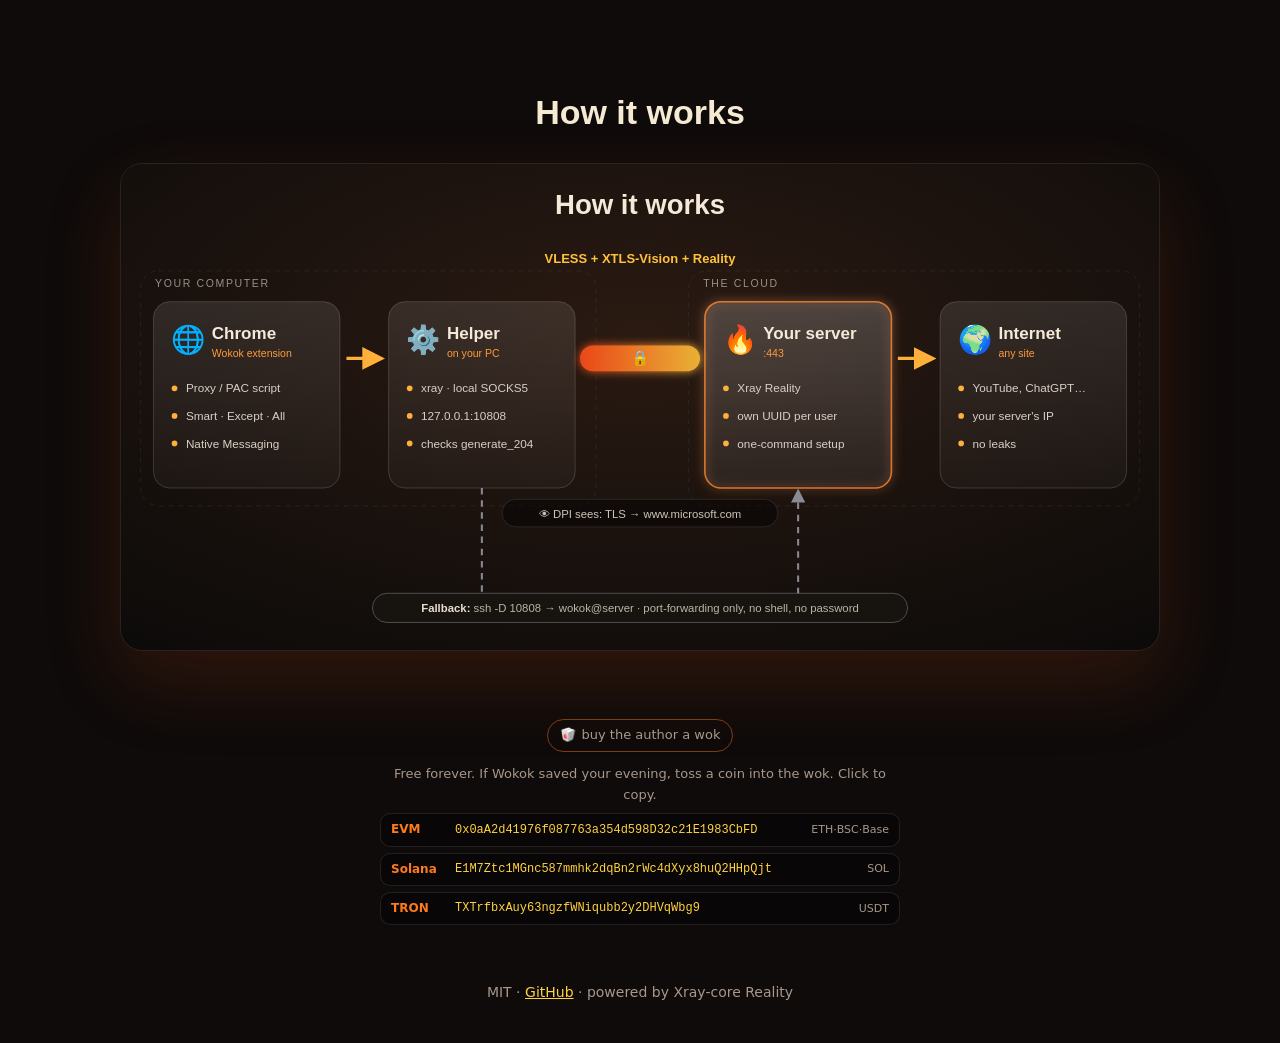
==== commit bfcfbc82: "Site: clickable Chrome badge, dark glowing install button Co-Authored-By: Claude Sonnet 5.5 <noreply" ====
--- a/docs/index.html
+++ b/docs/index.html
@@ -29,10 +29,11 @@
 .cmd code{flex:1;min-width:0;font:13.5px/1.5 Consolas,monospace;color:var(--gold);white-space:normal;overflow-wrap:anywhere}
 .cmd button{border:0;border-radius:10px;padding:8px 14px;font-weight:700;color:#fff;background:linear-gradient(135deg,var(--chili),var(--fire));cursor:pointer}
 .hint2{font-size:13px;color:var(--muted);margin:-2px 0 6px;white-space:pre-wrap}
-.cpill{display:inline-flex;align-items:center;gap:8px;margin:14px 0 0;padding:6px 14px;border-radius:999px;background:rgba(255,255,255,.07);border:1px solid var(--line);backdrop-filter:blur(8px);font-size:14px;font-weight:600}
+.cpill{text-decoration:none;color:var(--paper);transition:.2s;display:inline-flex;align-items:center;gap:8px;margin:14px 0 0;padding:6px 14px;border-radius:999px;background:rgba(255,255,255,.07);border:1px solid var(--line);backdrop-filter:blur(8px);font-size:14px;font-weight:600}
+.cpill:hover{border-color:rgba(255,122,26,.6);background:rgba(255,122,26,.12);transform:translateY(-1px)}
 .cpill i{font-style:normal;font-weight:400;color:var(--muted);font-size:13px}
-.btn.chrome{display:inline-flex;align-items:center;gap:10px;background:#fff;color:#1f1f1f;border:0;box-shadow:0 10px 30px rgba(66,133,244,.35)}
-.btn.chrome:hover{filter:brightness(.95)}
+.btn.chrome{display:inline-flex;align-items:center;gap:10px;background:linear-gradient(180deg,#2c2724,#171412);color:var(--paper);border:1px solid rgba(255,160,70,.55);box-shadow:0 0 0 1px rgba(255,122,26,.15),0 10px 30px rgba(255,90,30,.28)}
+.btn.chrome:hover{border-color:var(--fire);box-shadow:0 0 0 1px rgba(255,122,26,.4),0 12px 36px rgba(255,90,30,.42)}
 .step{font-size:13px;color:var(--muted);margin:14px 0 6px;text-transform:uppercase;letter-spacing:1.5px}
 .btns{margin-top:26px;display:flex;gap:12px;justify-content:center;flex-wrap:wrap}
 .btn{padding:12px 22px;border-radius:12px;text-decoration:none;font-weight:700;border:1px solid var(--line);background:var(--glass);color:var(--paper)}
@@ -57,7 +58,7 @@
 <body>
 <div class="hero"><div>
   <img class="logo" src="img/logo-glow.png" alt="">
-  <div class="cpill"><img src="img/chrome.svg" alt="" width="18" height="18"><span data-en="Chrome extension" data-ru="Расширение для Chrome"></span><i>· Edge · Brave · Vivaldi · Yandex</i></div>
+  <a class="cpill" href="https://github.com/arsenikt/WokokVPN-Chrome/releases/latest"><img src="img/chrome.svg" alt="" width="18" height="18"><span data-en="Chrome extension" data-ru="Расширение для Chrome"></span><i>· Edge · Brave · Vivaldi · Yandex</i></a>
   <h1>Wokok <span>VPN</span></h1>
   <p class="sub" data-en="Your own unblockable VPN for Chrome. One command on the server, one on your PC." data-ru="Свой неблокируемый VPN для Chrome. Одна команда на сервере, одна на ПК."></p>
   <div class="step" data-en="1 · on your server" data-ru="1 · на сервере"></div>
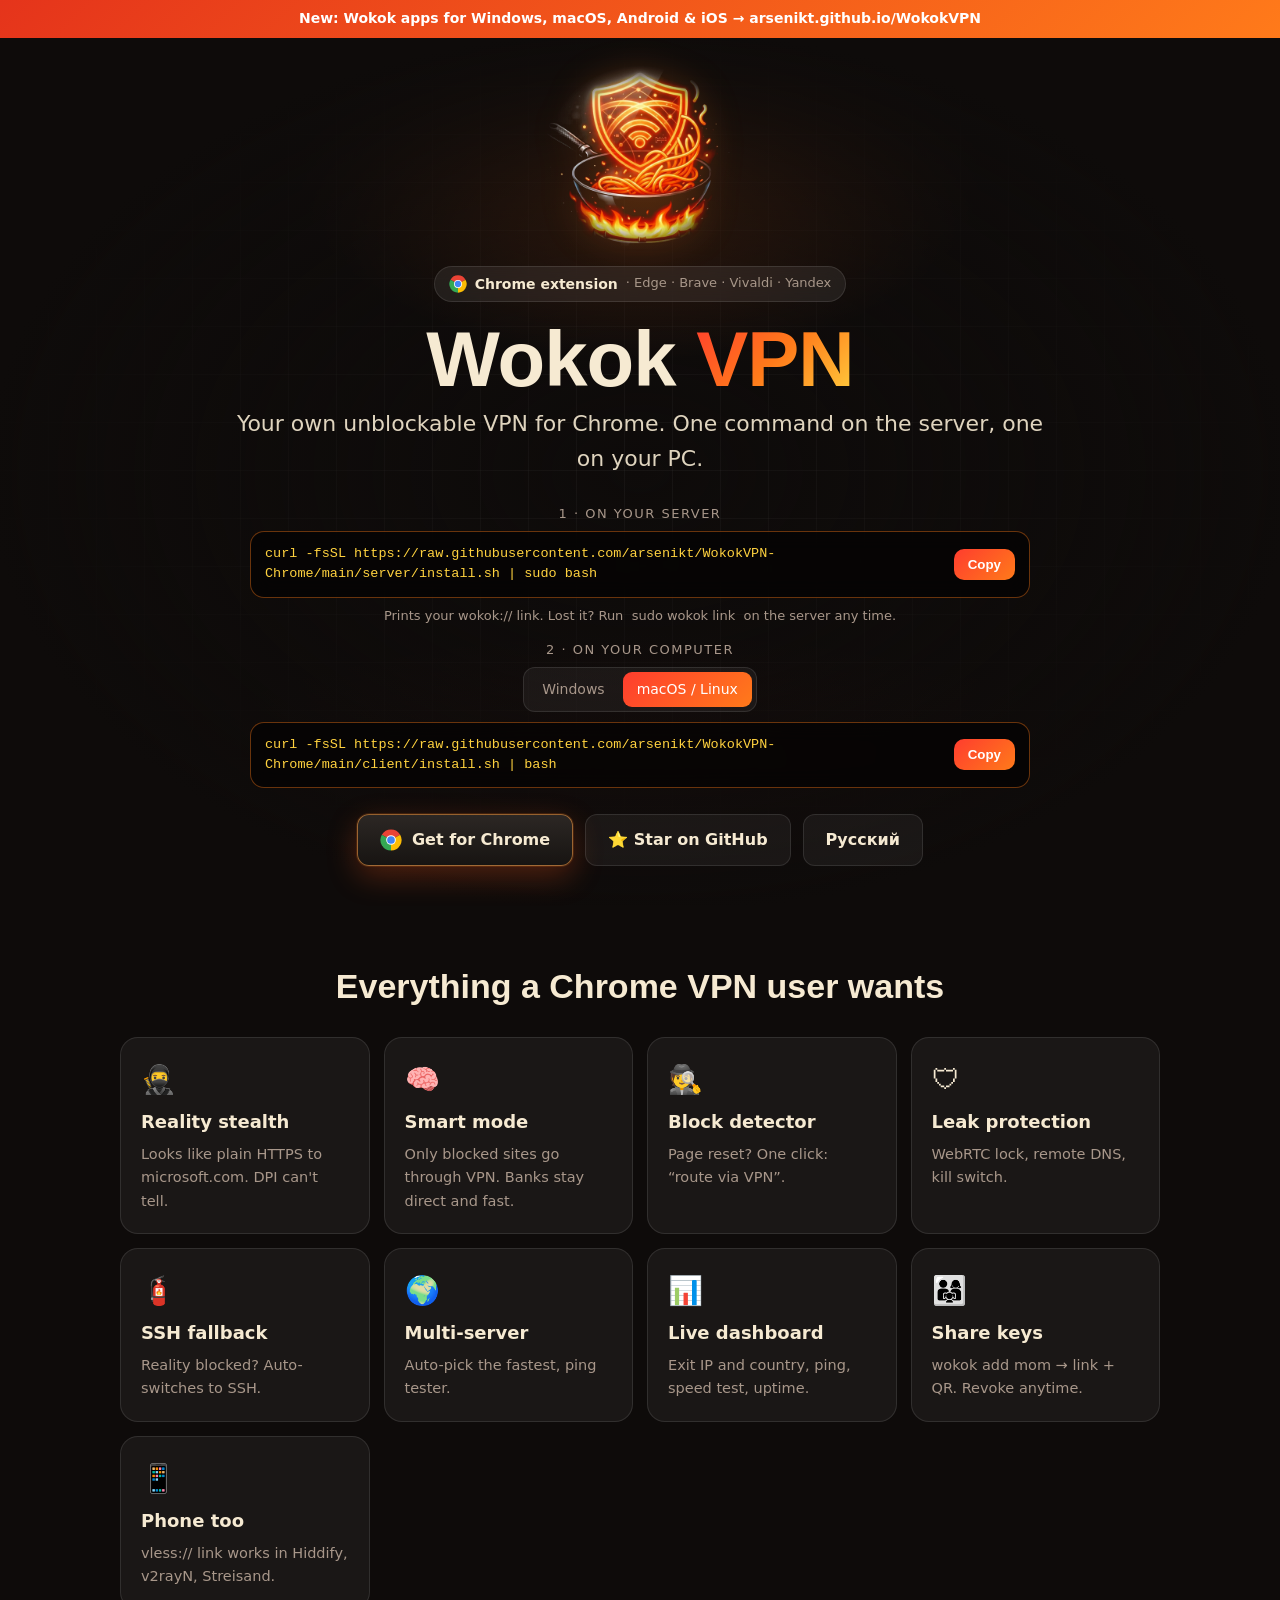
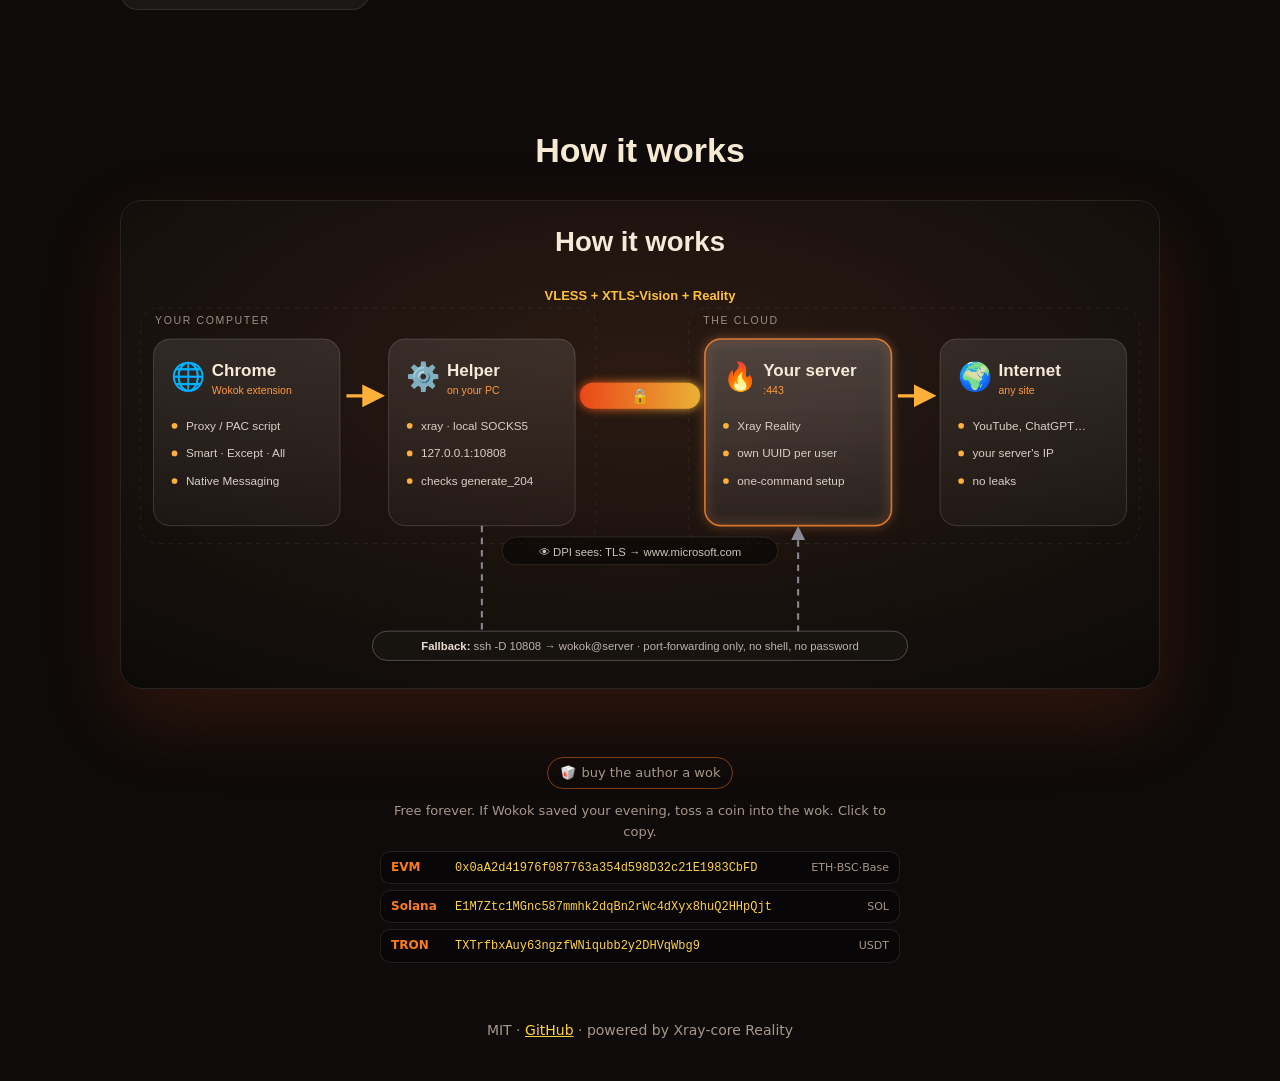
==== commit 95fe9a54: "Site: link to the new Wokok hub with all platform apps Co-Authored-By: Claude Sonnet 5.5 <noreply@an" ====
--- a/docs/index.html
+++ b/docs/index.html
@@ -56,6 +56,7 @@
 </style>
 </head>
 <body>
+<a href="https://arsenikt.github.io/WokokVPN/" style="display:block;text-align:center;padding:9px 14px;background:linear-gradient(135deg,#e5341b,#ff7a1a);color:#fff;font:600 14px/1.4 system-ui,sans-serif;text-decoration:none">New: Wokok apps for Windows, macOS, Android &amp; iOS &rarr; arsenikt.github.io/WokokVPN</a>
 <div class="hero"><div>
   <img class="logo" src="img/logo-glow.png" alt="">
   <a class="cpill" href="https://github.com/arsenikt/WokokVPN-Chrome/releases/latest"><img src="img/chrome.svg" alt="" width="18" height="18"><span data-en="Chrome extension" data-ru="Расширение для Chrome"></span><i>· Edge · Brave · Vivaldi · Yandex</i></a>
